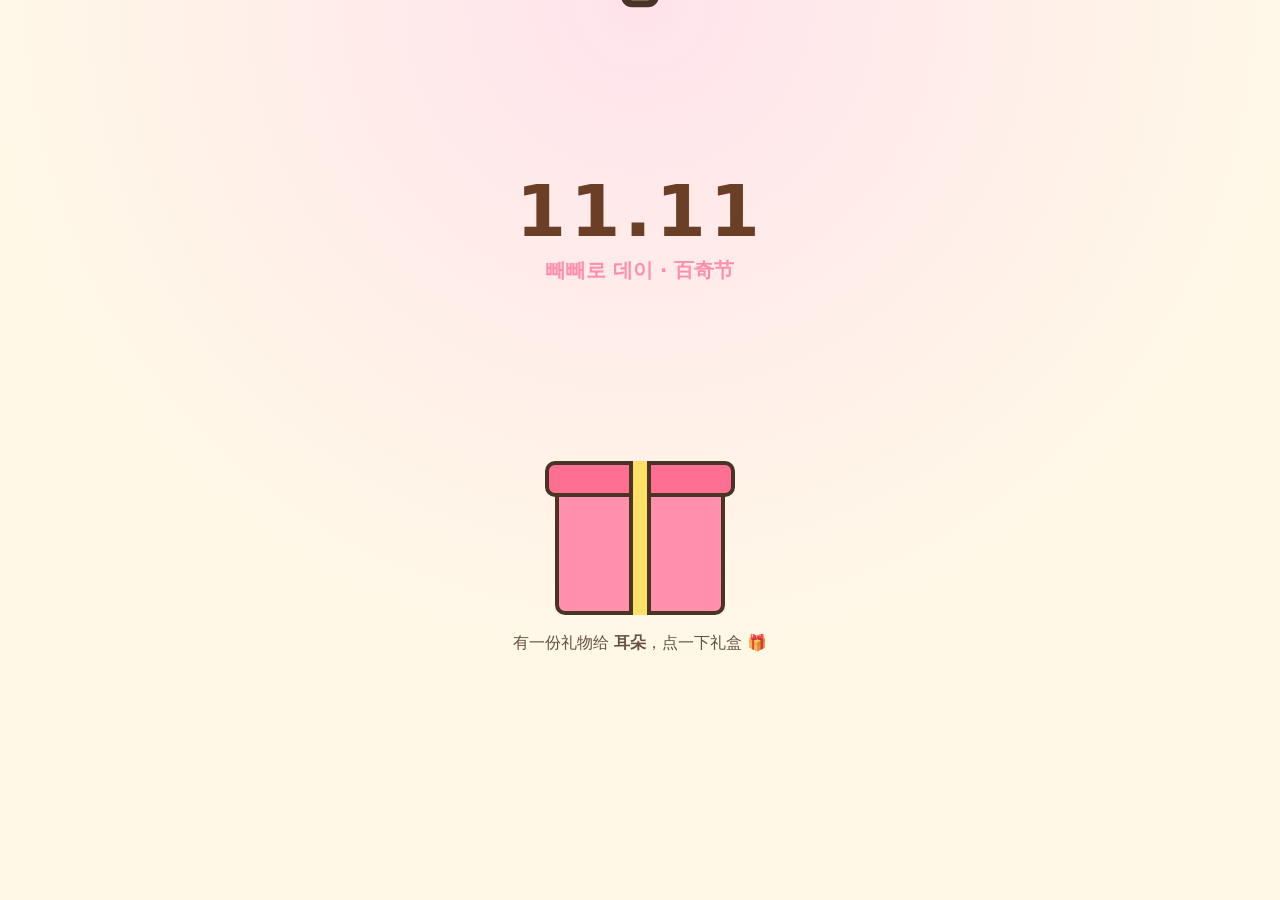
==== index.html @ 9ddc6d75 "Reply to every Pepero combo and record her choices - 15 flavor+sprinkle combos (incl. hidden rainbow" ====
<!doctype html>
<html lang="zh">
<head>
<meta charset="utf-8">
<meta name="viewport" content="width=device-width,initial-scale=1,maximum-scale=1,user-scalable=no">
<title>11.11 빼빼로 데이</title>
<style>
  :root{
    --cream:#FFF8E7; --pink:#FF8FAB; --pink2:#FFC2D1; --choco:#6B3E26;
    --biscuit:#E9B872; --ink:#4a3426; --yellow:#FFF1BF;
  }
  *,*::before,*::after{box-sizing:border-box;margin:0;padding:0;-webkit-tap-highlight-color:transparent}
  html,body{height:100%}
  body{
    background:radial-gradient(circle at 50% 0%,#FFE3EC 0%,var(--cream) 60%);
    color:var(--ink);
    font-family:"PingFang SC","Hiragino Sans GB","Apple SD Gothic Neo","Noto Sans KR","Microsoft YaHei",system-ui,sans-serif;
    overflow:hidden; user-select:none;
  }
  #bg{position:fixed;inset:0;pointer-events:none;overflow:hidden}
  .float{position:absolute;bottom:-40px;font-size:20px;opacity:.55;animation:up linear infinite}
  @keyframes up{to{transform:translateY(-115vh) rotate(30deg)}}

  main{position:relative;height:100%;max-width:480px;margin:0 auto}
  /* 手机 Safari：100% 会把底部工具栏算进去，用 dvh 取实际可见高度 */
  @supports (height:100dvh){ html,body,main{height:100dvh} }
  .scene{position:absolute;inset:0;display:none;flex-direction:column;align-items:center;justify-content:center;gap:18px;padding:24px 16px;text-align:center}
  .scene.active{display:flex;animation:fade .5s ease}
  @keyframes fade{from{opacity:0;transform:translateY(12px)}}

  .date{font-size:72px;font-weight:900;letter-spacing:4px;color:var(--choco);line-height:1}
  .date span{display:inline-block;animation:bob 1.6s ease-in-out infinite}
  .date span:nth-child(2){animation-delay:.1s}.date span:nth-child(4){animation-delay:.2s}.date span:nth-child(5){animation-delay:.3s}
  @keyframes bob{50%{transform:translateY(-8px)}}
  .sub{font-size:20px;color:var(--pink);font-weight:700;margin-top:-8px}
  h2{font-size:22px;color:var(--choco)}
  .hint{font-size:16px;opacity:.85}
  .hint.reply{opacity:1;background:#fff;border:3px solid var(--ink);border-radius:16px;padding:8px 14px;font-weight:700;line-height:1.5;max-width:340px}
  .hidden{visibility:hidden}
  .visits{min-height:30px;font-size:14px;font-weight:700;opacity:0;transition:opacity .6s}
  .visits.on{opacity:1}
  .visits span{display:inline-block;background:#fff;border:2px solid var(--ink);border-radius:999px;padding:3px 12px}

  .btn{
    border:3px solid var(--ink);background:var(--pink);color:#fff;font-size:18px;font-weight:800;
    padding:12px 28px;border-radius:999px;box-shadow:0 5px 0 var(--ink);cursor:pointer;font-family:inherit
  }
  .btn:active{transform:translateY(4px);box-shadow:0 1px 0 var(--ink)}
  .btn.ghost{background:#fff;color:var(--ink)}

  /* gift */
  .gift{position:relative;width:190px;height:265px;cursor:pointer}
  .bunny svg,.pop svg{width:100%;height:auto;display:block}
  .gift.shake{animation:shake 1.2s ease-in-out infinite}
  @keyframes shake{0%,60%,100%{transform:rotate(0)}65%{transform:rotate(-6deg)}75%{transform:rotate(6deg)}85%{transform:rotate(-3deg)}}
  .box{position:absolute;bottom:0;left:10px;width:170px;height:130px;background:var(--pink);border:4px solid var(--ink);border-radius:10px;z-index:2}
  .ribbon{position:absolute;bottom:0;left:84px;width:22px;height:130px;background:#FFE066;border-left:4px solid var(--ink);border-right:4px solid var(--ink);z-index:3}
  .lid{position:absolute;bottom:118px;left:0;width:190px;height:36px;background:#FF6F94;border:4px solid var(--ink);border-radius:10px;z-index:4;transition:transform .7s cubic-bezier(.3,1.6,.5,1),opacity .7s}
  .lid::after{content:"";position:absolute;left:80px;top:-4px;width:22px;height:36px;background:#FFE066;border-left:4px solid var(--ink);border-right:4px solid var(--ink)}
  .gift.open .lid{transform:translate(70px,-120px) rotate(35deg);opacity:0}
  .pop{position:absolute;left:30px;bottom:40px;width:130px;z-index:1;transform:translateY(60px) scale(.6);opacity:0;transition:all .6s cubic-bezier(.3,1.7,.5,1) .25s}
  .gift.open .pop{transform:translateY(-78px) scale(1);opacity:1}
  .bubble{position:absolute;background:#fff;border:3px solid var(--ink);border-radius:16px;padding:4px 12px;font-weight:900;font-size:20px;white-space:nowrap}
  .pop .bubble{right:-52px;top:4px;transform:rotate(8deg);z-index:2}

  /* make */
  #s-make{gap:12px;padding-top:12px;padding-bottom:12px}
  .stage{display:flex;align-items:flex-end;justify-content:center;gap:16px;height:min(300px,34vh);flex:none}
  .stage .bunny{width:min(120px,15vh);margin-bottom:6px}
  .stick{position:relative;width:24px;height:100%;background:var(--biscuit);border:3px solid var(--ink);border-radius:12px;overflow:hidden}
  .coat{position:absolute;top:0;left:0;right:0;height:0;transition:height .9s cubic-bezier(.4,1.4,.5,1),background .3s;border-bottom:3px solid var(--ink)}
  .coat.on{height:72%}
  .sp{position:absolute;width:5px;height:9px;border-radius:3px}
  .row{display:flex;flex-wrap:wrap;gap:10px;justify-content:center}
  .chip{border:3px solid var(--ink);border-radius:999px;padding:7px 14px;font-weight:700;font-size:15px;background:#fff;cursor:pointer;font-family:inherit;color:var(--ink)}
  .chip.sel{background:var(--yellow);box-shadow:0 0 0 3px var(--pink)}
  .chip i{display:inline-block;width:12px;height:12px;border-radius:50%;margin-right:6px;vertical-align:-1px;border:2px solid var(--ink)}

  /* game */
  #s-game{justify-content:flex-start;padding:12px 0 0;gap:6px}
  .hud{display:flex;justify-content:space-between;align-items:center;width:100%;padding:0 16px;font-weight:800;font-size:18px}
  .bar{flex:1;height:16px;margin:0 12px;border:3px solid var(--ink);border-radius:99px;background:#fff;overflow:hidden}
  .bar div{height:100%;width:0;background:var(--pink);transition:width .25s}
  canvas{flex:1;width:100%;min-height:0;touch-action:none;display:block}
  .mini-stick{display:inline-block;width:8px;height:26px;border:2px solid var(--ink);border-radius:4px;background:linear-gradient(var(--choco) 0 66%,var(--biscuit) 66%);transform:rotate(18deg)}
  .overlay{position:absolute;inset:0;display:flex;align-items:center;justify-content:center;padding:16px;background:rgba(255,248,231,.88);z-index:5}
  .overlay.off{display:none}
  .howto-card{background:#fff;border:4px solid var(--ink);border-radius:22px;box-shadow:0 8px 0 var(--ink);padding:20px 18px;width:100%;max-width:340px;text-align:left;display:flex;flex-direction:column;gap:12px}
  .howto-card h3{text-align:center;font-size:20px;color:var(--choco)}
  .rule{display:flex;align-items:center;gap:12px;font-size:16px;line-height:1.4}
  .rule>i{flex:none;width:38px;height:38px;display:flex;align-items:center;justify-content:center;font-size:22px;font-style:normal;background:var(--yellow);border:2px solid var(--ink);border-radius:50%}
  .small{font-size:13px;opacity:.7;text-align:center}
  .howto-card .btn{align-self:center;margin-top:4px}
  .big{position:absolute;left:0;right:0;top:36%;text-align:center;font-size:42px;font-weight:900;color:var(--pink);-webkit-text-stroke:2px var(--ink);pointer-events:none;opacity:0;z-index:4}
  .big.show{animation:bigpop .9s ease forwards}
  @keyframes bigpop{0%{opacity:0;transform:scale(.5)}20%{opacity:1;transform:scale(1.15)}35%{transform:scale(1)}80%{opacity:1}100%{opacity:0;transform:scale(1)}}
  body.playing #bg{display:none}

  /* letter */
  .card{
    background:#fff;border:4px solid var(--ink);border-radius:22px;padding:22px 20px 18px;width:100%;
    box-shadow:0 8px 0 var(--ink);text-align:left;position:relative;overflow:auto;flex:0 1 auto;min-height:0
  }
  #s-letter{gap:12px;padding-top:12px;padding-bottom:16px}
  @media (max-height:620px){
    #s-letter{gap:8px;padding-top:8px;padding-bottom:10px}
    .peek{width:72px}
    .card{padding:16px 16px 12px}
    .card .to{font-size:18px;margin-bottom:8px}
    .card .msg{font-size:15px;line-height:1.6;min-height:0}
    .card .from{margin-top:8px}
    .ko{font-size:18px}
    #s-letter .btn{padding:9px 20px;font-size:16px}
  }
  .card .to{font-weight:900;font-size:20px;margin-bottom:12px;color:var(--choco);line-height:1.5}
  .to-title{display:inline-block;font-size:14px;font-weight:800;color:#fff;background:var(--pink);border:2px solid var(--ink);border-radius:999px;padding:1px 10px;vertical-align:3px}
  .card .msg{font-size:16px;line-height:1.7;min-height:7em;white-space:pre-wrap}
  .card .msg .cur{display:inline-block;width:2px;height:1em;background:var(--ink);vertical-align:-2px;animation:blink 1s steps(1) infinite}
  @keyframes blink{50%{opacity:0}}
  .card .from{text-align:right;margin-top:14px;font-weight:800}
  .peek{width:92px;flex:none;margin-bottom:-12px;z-index:2}
  .ko{font-size:22px;font-weight:900;color:var(--pink)}
  .rain{position:fixed;top:-60px;width:10px;height:56px;border-radius:5px;border:2px solid var(--ink);pointer-events:none;z-index:50;animation:fall linear forwards}
  @keyframes fall{to{transform:translateY(115vh) rotate(var(--r))}}
  .jump{animation:jump .5s ease}
  @keyframes jump{40%{transform:translateY(-22px) scale(1.05,.95)}}

  /* ===== 彩蛋 ===== */
  body{-webkit-touch-callout:none}
  img{-webkit-user-drag:none}
  .date span{cursor:pointer}
  .d-stick{display:inline-block;width:20px;height:60px;border:3px solid var(--ink);border-radius:10px;background:linear-gradient(var(--choco) 0 64%,var(--biscuit) 64%);vertical-align:-2px;margin:0 6px;animation:stickin .45s cubic-bezier(.3,1.7,.5,1)}
  @keyframes stickin{from{transform:scale(0) rotate(-90deg)}}
  .gift.pressing{animation:pressing .12s linear infinite}
  @keyframes pressing{0%,100%{transform:rotate(-4deg)}50%{transform:rotate(4deg)}}
  .gift.peek .lid{transform:translate(-4px,-20px) rotate(-10deg)}
  .note{position:absolute;left:50%;top:-6px;transform:translate(-50%,-100%) rotate(-3deg);background:#FFFBEA;border:3px solid var(--ink);border-radius:12px;padding:8px 12px;font-size:14px;font-weight:700;white-space:nowrap;z-index:6;opacity:0;pointer-events:none;transition:opacity .3s}
  .note.on{opacity:1}
  .boing{animation:boing .6s ease;transform-origin:50% 100%}
  @keyframes boing{20%{transform:scale(.92,1.12)}45%{transform:scale(1.08,.9)}70%{transform:scale(.97,1.04)}}
  .party{animation:party 1.4s ease;transform-origin:50% 60%}
  @keyframes party{0%{transform:none}25%{transform:translateY(-30px) rotate(180deg) scale(1.1)}50%{transform:translateY(0) rotate(360deg)}70%{transform:translateY(-18px) rotate(360deg)}100%{transform:rotate(360deg)}}
  .burst{position:fixed;z-index:55;pointer-events:none;font-weight:900;font-size:20px;color:var(--pink);-webkit-text-stroke:1px var(--ink);animation:burst 1.3s ease-out forwards;white-space:nowrap}
  @keyframes burst{0%{opacity:0;transform:translate(-50%,-50%) scale(.4)}15%{opacity:1}100%{opacity:0;transform:translate(calc(-50% + var(--dx)),calc(-50% + var(--dy))) scale(1.1)}}
  .rainbow-dot{background:linear-gradient(90deg,#FF6F94,#FFE066,#A6E3A1,#7BD3EA,#C3A6FF)!important}
  .chip.new{animation:stickin .5s cubic-bezier(.3,1.7,.5,1)}
  .love{position:absolute;left:16px;right:16px;top:20%;z-index:4;text-align:center;pointer-events:none;opacity:0;transition:opacity .4s}
  .love.on{opacity:1}
  .love span{display:inline-block;background:#FFF6D6;border:3px solid #C99A00;border-radius:16px;padding:10px 16px;font-size:18px;font-weight:800;color:var(--choco);box-shadow:0 4px 0 #C99A00}
  .card{transition:transform .25s ease-in}
  .card.flip{transform:rotateY(90deg)}
  .card.ps{background:#FFFBEA}
  body.gold-day .date{color:#D99A00;text-shadow:0 0 14px #FFE066}
  .meteor{position:fixed;z-index:52;width:140px;height:3px;border-radius:3px;background:linear-gradient(90deg,rgba(255,224,102,0),#FFE066 70%,#fff);pointer-events:none;transform:rotate(-30deg);animation:meteor 1.6s ease-in forwards}
  @keyframes meteor{from{opacity:1;translate:0 0}to{opacity:0;translate:-110vw 60vw}}
  .wish{position:fixed;left:50%;top:40%;transform:translate(-50%,-50%);z-index:56;background:rgba(43,29,20,.85);color:#FFE9A8;border-radius:18px;padding:16px 22px;font-size:20px;font-weight:800;text-align:center;opacity:0;pointer-events:none;transition:opacity .6s;white-space:nowrap}
  .wish.on{opacity:1}
  .note-modal{position:fixed;inset:0;z-index:65;background:rgba(74,52,38,.4);display:flex;align-items:center;justify-content:center;padding:24px 16px;opacity:0;pointer-events:none;transition:opacity .35s}
  .note-modal.on{opacity:1;pointer-events:auto}
  .note-card{position:relative;background:#FFFBEA;border:4px solid var(--ink);border-radius:24px;box-shadow:0 8px 0 var(--ink);width:100%;max-width:340px;padding:64px 22px 20px;text-align:center;transform:scale(.8) translateY(20px);transition:transform .45s cubic-bezier(.3,1.6,.5,1)}
  .note-modal.on .note-card{transform:none}
  .note-bunny{position:absolute;left:50%;top:-58px;width:110px;transform:translateX(-50%)}
  .note-num{font-size:14px;font-weight:800;color:var(--pink);letter-spacing:1px}
  .note-text{font-size:19px;line-height:1.75;font-weight:700;color:var(--choco);margin:10px 0 18px}
  .toast{position:fixed;left:50%;top:12px;transform:translate(-50%,-140%);z-index:70;background:#fff;border:3px solid var(--ink);border-radius:999px;padding:8px 16px;font-weight:800;font-size:15px;box-shadow:0 4px 0 var(--ink);transition:transform .45s cubic-bezier(.3,1.5,.5,1);white-space:nowrap;cursor:pointer;max-width:calc(100vw - 32px);overflow:hidden;text-overflow:ellipsis}
  .toast.on{transform:translate(-50%,0)}
  .egg-btn{font-size:15px;padding:8px 16px}
  .book{position:fixed;inset:0;z-index:60;background:rgba(74,52,38,.45);display:none;align-items:center;justify-content:center;padding:16px}
  .book.on{display:flex}
  .book-card{background:#fff;border:4px solid var(--ink);border-radius:22px;box-shadow:0 8px 0 var(--ink);width:100%;max-width:380px;max-height:84vh;overflow:auto;padding:18px 16px 14px;text-align:left}
  .book-card h3{text-align:center;color:var(--choco);font-size:20px}
  .book-card .sum{text-align:center;font-size:13px;opacity:.7;margin:4px 0 8px}
  .egg{display:flex;gap:12px;align-items:center;padding:10px 2px;border-top:2px dashed #EADFCF}
  .egg i{flex:none;width:40px;height:40px;border-radius:50%;border:2px solid var(--ink);display:flex;align-items:center;justify-content:center;font-style:normal;font-size:20px;background:var(--yellow)}
  .egg.locked i{background:#EEE;filter:grayscale(1);opacity:.6}
  .egg b{display:block;font-size:15px}
  .egg small{display:block;font-size:13px;opacity:.7;line-height:1.4}
  .book-card .btn{display:block;margin:12px auto 2px}
</style>
</head>
<body>
<div id="bg"></div>
<main>
  <!-- 1. 拆礼物 -->
  <section id="s-intro" class="scene active">
    <div class="date"><span>1</span><span>1</span>.<span>1</span><span>1</span></div>
    <div class="sub">빼빼로 데이 · 百奇节</div>
    <div class="visits" id="visits"></div>
    <div class="gift shake" id="gift">
      <div class="note" id="giftNote">不许偷看！🙈 好啦，点一下就能打开</div>
      <div class="pop" id="popBunny"><div class="bubble">呀哈！</div></div>
      <div class="lid"></div><div class="box"></div><div class="ribbon"></div>
    </div>
    <p class="hint" id="introHint">有一份礼物给 <b class="toName"></b>，点一下礼盒 🎁</p>
    <button id="toMake" class="btn hidden">打开看看 →</button>
  </section>

  <!-- 2. 做 Pepero -->
  <section id="s-make" class="scene">
    <h2>先做一根专属 Pepero 吧</h2>
    <div class="stage">
      <div class="bunny" id="makeBunny"></div>
      <div class="stick"><div class="coat" id="coat"></div></div>
    </div>
    <p class="hint" id="makeHint">① 选巧克力口味</p>
    <div class="row" id="flavors"></div>
    <div class="row" id="sprinkles"></div>
    <button id="toGame" class="btn hidden">做好啦 →</button>
  </section>

  <!-- 3. 小游戏 -->
  <section id="s-game" class="scene">
    <div class="hud"><span class="mini-stick"></span><div class="bar"><div id="barFill"></div></div><span id="score">0/11</span></div>
    <canvas id="cv"></canvas>
    <div class="big" id="bigText"></div>
    <div class="love" id="love"><span></span></div>
    <div class="overlay" id="howto">
      <div class="howto-card">
        <h3>🎮 接 Pepero 小游戏</h3>
        <div class="rule"><i>👆</i><span>手指在<b>屏幕下方左右滑动</b>，乌萨奇会跟着走</span></div>
        <div class="rule"><i><span class="mini-stick"></span></i><span>接住一根 Pepero <b>+1</b></span></div>
        <div class="rule"><i>💗</i><span>接住爱心 <b>+2</b></span></div>
        <div class="rule"><i>💌</i><span>集齐 <b>11 根</b>就能打开信</span></div>
        <p class="small">漏接了也没关系，不会扣分～</p>
        <button class="btn" id="startGame">开始！</button>
      </div>
    </div>
  </section>

  <!-- 4. 信 -->
  <section id="s-letter" class="scene">
    <div class="peek bunny" id="letterBunny"></div>
    <div class="card">
      <div class="to" id="letterTo"></div>
      <div class="msg" id="msg"></div>
      <div class="from">—— <span id="fromName"></span></div>
    </div>
    <div class="ko">빼빼로 데이 축하해 💕</div>
    <div class="row">
      <button class="btn" id="accept">收下啦 💝</button>
      <button class="btn ghost" id="replay">再玩一次</button>
    </div>
    <button class="btn ghost egg-btn" id="eggBtn">🥚 彩蛋 0/10</button>
  </section>
</main>

<div class="toast" id="toast"></div>
<div class="note-modal" id="noteModal">
  <div class="note-card">
    <div class="bunny note-bunny" id="noteBunny"></div>
    <p class="note-num" id="noteNum"></p>
    <p class="note-text" id="noteText"></p>
    <button class="btn" id="noteOk">收到 💕</button>
  </div>
</div>
<div class="wish" id="wish">现在是 11:11<br>许个愿吧 ✨</div>
<div class="book" id="book">
  <div class="book-card">
    <h3>🥚 彩蛋图鉴</h3>
    <p class="sum" id="bookSum"></p>
    <div id="bookList"></div>
    <button class="btn" id="bookClose">好的</button>
  </div>
</div>

<script>
/* ================== 在这里改成你的内容 ================== */
const CONFIG = {
  toName: "耳朵",               // 她的名字 / 昵称
  toTitle: "智慧型女硕",         // 信件抬头里名字前面的 title
  fromName: "百万收入博 叔叔",   // 信末署名
  // 乌萨奇图片：放到同目录，填文件名（透明背景 png 最好）
  bunnyImage: "usagi.png",          // 平时的样子
  bunnyImageYaha: "usagi-yaha.png", // 兴奋喊"呀哈！"的样子（没有就留空 ""，会用上面那张）
  message: [
    "今天是 11 月 11 日，韩国的 Pepero Day。",
    "没办法亲手把 Pepero 递给你，",
    "所以做了这个小东西，里面的每一根都是送你的。",
    "希望你今天也像乌萨奇一样，",
    "元气满满，呀哈！",
  ],
  // 彩蛋 8：长按信末尾的署名，信纸翻面后显示（草稿，改成你想说的）
  ps: [
    "P.S.",
    "其实最想送你的不是这些 Pepero，",
    "是下次见面时，亲手递给你的那一盒。",
  ],
  // 彩蛋 6：接住金色 Pepero 时随机弹出一句（草稿，改成你想说的）
  loveLines: [
    "你比 Pepero 还甜 🍫",
    "今天也有在想你",
    "11.11 也想和你一起过",
    "收到这根的人，要开心一整天哦",
    "你是我心里的第一名 🏅",
  ],
  // 做 Pepero 时，每种 口味+配料 组合的回复（key：口味+配料）
  peperoReplies: {
    "牛奶巧克力+彩虹糖针": "经典巧克力配彩虹糖针，像你一样，稳重又会发光 ✨",
    "牛奶巧克力+粉色爱心": "浓浓的巧克力加满满的爱心，这根太甜了，乌萨奇想偷吃一口！",
    "牛奶巧克力+杏仁碎":   "巧克力杏仁，最懂行的组合。不愧是智慧型女硕 🎓",
    "草莓+彩虹糖针":       "粉粉的草莓撒上彩虹，这是童话里才有的 Pepero 吧 🦄",
    "草莓+粉色爱心":       "全粉色！甜度超标警告 ⚠️ 乌萨奇的心都化了",
    "草莓+杏仁碎":         "草莓的甜加上杏仁的香，又可爱又有内涵，跟你一模一样",
    "抹茶+彩虹糖针":       "抹茶配彩虹，清新里藏着小惊喜，呀哈！",
    "抹茶+粉色爱心":       "抹茶和爱心，像樱花落在春天的草地上 🌸",
    "抹茶+杏仁碎":         "抹茶杏仁，大人的味道。耳朵今天很成熟嘛 🍵",
    "白巧克力+彩虹糖针":   "白巧克力撒上彩虹糖针，像下了一场彩色的雪 ❄️",
    "白巧克力+粉色爱心":   "白巧克力和粉色爱心，干干净净的喜欢，就是这个味道",
    "白巧克力+杏仁碎":     "白巧克力杏仁，奶香满满，乌萨奇想抱着它睡觉",
    "彩虹+彩虹糖针":       "彩虹加彩虹！全宇宙最闪的 Pepero，乌拉！🌈",
    "彩虹+粉色爱心":       "隐藏口味配爱心，被你找到的东西都会变得特别",
    "彩虹+杏仁碎":         "彩虹杏仁，这个组合连乌萨奇都没想到，你好会！",
  },
  // 第 N 次打开时弹出的悄悄话（key 是访问次数，可以自己增删改）
  visitNotes: {
    2:  "又见面啦。你回来看的这一下，我在这头都感觉到了。",
    3:  "第 3 次了。原来被惦记是这种感觉，甜得像刚蘸好巧克力的 Pepero。",
    5:  "如果打开一次就代表想我一次，那我已经被想了 5 次，赚到了。",
    7:  "一周有 7 天，我希望每一天都有你。",
    9:  "听说“久”和 9 同音，那就从这第 9 次开始，长长久久吧。",
    11: "11 像两根并排的 Pepero，一根是你，一根是我。",
    13: "13 次了，乌萨奇都记住你了，我当然记得更牢。",
    16: "你不在的时候，世界有点吵；你一出现，就安静又刚刚好。",
    20: "第 20 次。我们之间没有距离，只有还没见面的日子。",
    25: "谢谢你一次又一次地回来。下一次，换我去见你。",
  },
  // 访问次数（按 IP 统计）：部署时由 GitHub Actions 用仓库变量 SUPABASE_URL / SUPABASE_ANON_KEY 替换
  // 本地预览时保持占位符即可（不会统计）
  supabaseUrl: "__SUPABASE_URL__",
  supabaseAnonKey: "__SUPABASE_ANON_KEY__",
};
/* ======================================================= */

const $ = s => document.querySelector(s);
const show = id => { document.querySelectorAll('.scene').forEach(s=>s.classList.remove('active')); $(id).classList.add('active'); };
document.querySelectorAll('.toName').forEach(e=>e.textContent=CONFIG.toName);
$('#fromName').textContent = CONFIG.fromName;
function letterTo(){ $('#letterTo').innerHTML=`给 ${CONFIG.toTitle?`<span class="to-title">${escapeHTML(CONFIG.toTitle)}</span> `:''}${escapeHTML(CONFIG.toName)}：`; }
letterTo();

/* ---------- 原创小兔 ---------- */
function bunnySVG(mood){
  const mouth = mood==='yaha'
    ? '<path d="M86 150 Q100 178 114 150 Z" fill="#c4475d" stroke="#4a3426" stroke-width="3.5" stroke-linejoin="round"/>'
    : '<path d="M89 150 Q94.5 158 100 150 Q105.5 158 111 150" fill="none" stroke="#4a3426" stroke-width="3.5" stroke-linecap="round"/>';
  const eyes = mood==='yaha'
    ? '<path d="M66 136 L80 140 L66 144" fill="none" stroke="#2b1d14" stroke-width="4" stroke-linecap="round" stroke-linejoin="round"/><path d="M134 136 L120 140 L134 144" fill="none" stroke="#2b1d14" stroke-width="4" stroke-linecap="round" stroke-linejoin="round"/>'
    : '<ellipse cx="74" cy="138" rx="7" ry="9" fill="#2b1d14"/><circle cx="76.5" cy="134.5" r="2.6" fill="#fff"/><ellipse cx="126" cy="138" rx="7" ry="9" fill="#2b1d14"/><circle cx="128.5" cy="134.5" r="2.6" fill="#fff"/>';
  return `<svg viewBox="0 0 200 222" xmlns="http://www.w3.org/2000/svg" width="200" height="222">
    <g stroke="#4a3426" stroke-width="4" fill="#FFF1BF">
      <ellipse cx="72" cy="60" rx="17" ry="52" transform="rotate(-10 72 60)"/>
      <ellipse cx="128" cy="60" rx="17" ry="52" transform="rotate(10 128 60)"/>
    </g>
    <ellipse cx="72" cy="66" rx="7" ry="34" fill="#FFC2D1" transform="rotate(-10 72 66)"/>
    <ellipse cx="128" cy="66" rx="7" ry="34" fill="#FFC2D1" transform="rotate(10 128 66)"/>
    <ellipse cx="100" cy="152" rx="76" ry="64" fill="#FFF1BF" stroke="#4a3426" stroke-width="4"/>
    ${eyes}
    <ellipse cx="58" cy="160" rx="12" ry="7" fill="#FF9EB5" opacity=".75"/>
    <ellipse cx="142" cy="160" rx="12" ry="7" fill="#FF9EB5" opacity=".75"/>
    ${mouth}
  </svg>`;
}
function bunnySrc(mood){
  return (mood==='yaha' && CONFIG.bunnyImageYaha) || CONFIG.bunnyImage || '';
}
function bunnyHTML(mood){
  const src=bunnySrc(mood);
  return src ? `<img src="${src}" style="width:100%;display:block" alt="乌萨奇">` : bunnySVG(mood);
}
function setBunny(el, mood){
  el.innerHTML = bunnyHTML(mood);
  const img=el.querySelector('img');
  if(img) img.onerror=()=>{ img.outerHTML=bunnySVG(mood); };
}
['#makeBunny','#letterBunny'].forEach(s=>setBunny($(s),'happy'));
{ const d=document.createElement('div'); $('#popBunny').appendChild(d); setBunny(d,'yaha'); }

/* ---------- 背景漂浮 ---------- */
function addFloaters(n){
  const icons=['💕','🥢','✨','🎀','💗'];
  for(let i=0;i<n;i++){
    const d=document.createElement('div'); d.className='float';
    d.textContent=icons[i%icons.length];
    d.style.left=Math.random()*100+'vw';
    d.style.animationDuration=(9+Math.random()*10)+'s';
    d.style.animationDelay=(-Math.random()*18)+'s';
    $('#bg').appendChild(d);
  }
}
addFloaters(14);

/* ================== 彩蛋 ================== */
const EGGS=[
  {id:'ones',   icon:'🥢', name:'四根 Pepero',  hint:'首页的 11.11 好像可以点…',            desc:'把 11.11 的四个 1 变成了 Pepero'},
  {id:'peek',   icon:'🙈', name:'偷看礼物',     hint:'拆礼物之前，按住礼盒不要松手',          desc:'长按礼盒偷看了一眼'},
  {id:'ears',   icon:'👂', name:'耳朵的耳朵',   hint:'乌萨奇的耳朵好像很敏感',                desc:'摸了摸乌萨奇的耳朵'},
  {id:'party',  icon:'🎊', name:'乌拉狂欢',     hint:'一直戳乌萨奇会发生什么？',              desc:'连戳乌萨奇 11 下'},
  {id:'rainbow',icon:'🌈', name:'隐藏口味',     hint:'做 Pepero 时，每种口味都尝一尝',        desc:'解锁了彩虹口味'},
  {id:'gold',   icon:'✨', name:'金色 Pepero',  hint:'小游戏里偶尔会掉下闪闪发光的东西',      desc:'接住了金色 Pepero'},
  {id:'fever',  icon:'🔥', name:'连击模式',     hint:'小游戏里连续快速接住 5 个',             desc:'触发了 FEVER'},
  {id:'ps',     icon:'💌', name:'藏起来的 P.S.',hint:'信的署名好像藏着什么，按住试试',        desc:'看到了信背面的 P.S.'},
  {id:'wish',   icon:'🌠', name:'11:11 许愿',   hint:'在 11:11 的时候打开这里',               desc:'在 11:11 许了愿'},
  {id:'visit11',icon:'🏅', name:'第 11 次打开', hint:'多来看看，第 11 次会有惊喜',            desc:'第 11 次打开了这份礼物'},
];
const EGG_KEY='erduo-eggs';
const found=new Set((()=>{ try{ return JSON.parse(localStorage.getItem(EGG_KEY)||'[]'); }catch(_){ return []; } })());
let toastTimer;
function toast(html,ms=2800){
  const t=$('#toast'); t.innerHTML=html; t.classList.add('on');
  clearTimeout(toastTimer); toastTimer=setTimeout(()=>t.classList.remove('on'),ms);
}
function unlock(id){
  if(found.has(id)) return;
  const egg=EGGS.find(e=>e.id===id); if(!egg) return;
  found.add(id);
  try{ localStorage.setItem(EGG_KEY,JSON.stringify([...found])); }catch(_){}
  toast(`🥚 发现彩蛋 ${found.size}/${EGGS.length} · ${egg.icon} ${egg.name}`);
  renderBook();
}
function renderBook(){
  $('#eggBtn').textContent=`🥚 彩蛋 ${found.size}/${EGGS.length}`;
  $('#bookSum').textContent = found.size===EGGS.length
    ? `全部找到啦！${CONFIG.toName}是最懂乌萨奇的人 🏆`
    : `已发现 ${found.size}/${EGGS.length}，没找到的看看提示`;
  $('#bookList').innerHTML=EGGS.map(e=>{
    const ok=found.has(e.id);
    return `<div class="egg${ok?'':' locked'}"><i>${ok?e.icon:'？'}</i><div><b>${ok?e.name:'？？？'}</b><small>${ok?e.desc:'提示：'+e.hint}</small></div></div>`;
  }).join('');
}
function openBook(){ renderBook(); $('#book').classList.add('on'); }
$('#eggBtn').onclick=openBook;
$('#toast').onclick=openBook;
$('#bookClose').onclick=()=>$('#book').classList.remove('on');
$('#book').onclick=e=>{ if(e.target.id==='book') $('#book').classList.remove('on'); };
renderBook();

// 通用：长按
function onLongPress(el,ms,fn,{start,cancel}={}){
  let t=null;
  el.addEventListener('pointerdown',e=>{ if(start&&start()===false) return; t=setTimeout(()=>{ t=null; fn(e); },ms); });
  ['pointerup','pointerleave','pointercancel'].forEach(ev=>el.addEventListener(ev,()=>{ if(t){ clearTimeout(t); t=null; cancel&&cancel(); } }));
  el.addEventListener('contextmenu',e=>e.preventDefault());
}
// 通用：从某个点向四周飞出文字
function burst(x,y,texts,n=12){
  for(let i=0;i<n;i++){
    const s=document.createElement('span'); s.className='burst';
    s.textContent=texts[i%texts.length];
    const a=Math.PI*2*i/n+Math.random()*.4, d=90+Math.random()*90;
    s.style.left=x+'px'; s.style.top=y+'px';
    s.style.setProperty('--dx',Math.cos(a)*d+'px'); s.style.setProperty('--dy',Math.sin(a)*d+'px');
    s.style.animationDelay=(Math.random()*.25)+'s';
    document.body.appendChild(s); setTimeout(()=>s.remove(),1800);
  }
}
// 通用：Pepero 雨
function peperoRain(n=60){
  const cols=['#6B3E26','#FF8FAB','#8DB86B','#FFF6E0'];
  for(let i=0;i<n;i++){
    const d=document.createElement('div'); d.className='rain';
    const c=cols[i%cols.length];
    d.style.background=`linear-gradient(${c} 0 70%, #E9B872 70%)`;
    d.style.left=Math.random()*100+'vw';
    d.style.setProperty('--r',(Math.random()*720-360)+'deg');
    d.style.animationDuration=(2+Math.random()*2.5)+'s';
    d.style.animationDelay=(Math.random()*1.2)+'s';
    document.body.appendChild(d); setTimeout(()=>d.remove(),6000);
  }
}
function replayAnim(el,cls){ el.classList.remove(cls); void el.offsetWidth; el.classList.add(cls); }

// 彩蛋 1：点 11.11 的四个 1，变成 Pepero
document.querySelectorAll('.date span').forEach(s=>s.addEventListener('click',()=>{
  if(s.dataset.stick) return;
  s.dataset.stick='1'; s.innerHTML='<i class="d-stick"></i>';
  if(document.querySelectorAll('.date span[data-stick]').length===4){ peperoRain(70); unlock('ones'); }
}));

// 彩蛋 3、4：点乌萨奇的耳朵 / 连戳 11 下（礼盒、做 Pepero、信件页的乌萨奇）
let pokes=0, lastPoke=0;
function pokeBunny(host,e){
  const art=host.querySelector('img,svg'); if(!art) return;
  const r=art.getBoundingClientRect();
  const now=performance.now();
  pokes = now-lastPoke<700 ? pokes+1 : 1; lastPoke=now;
  if(pokes>=11){
    pokes=0; replayAnim(art,'party');
    burst(r.left+r.width/2,r.top+r.height/2,['乌拉！','呀哈！','💕','💗','哈！'],16);
    unlock('party'); return;
  }
  if((e.clientY-r.top)/r.height<0.3){
    replayAnim(art,'boing');
    burst(r.left+r.width/2,r.top+r.height*.15,['耳朵！'],1);
    unlock('ears');
  }
}
['#makeBunny','#letterBunny'].forEach(s=>$(s).addEventListener('click',e=>pokeBunny($(s),e)));
$('#popBunny').addEventListener('click',e=>{ if($('#gift').classList.contains('open')) pokeBunny($('#popBunny'),e); });

// 彩蛋 9：11:11 / 23:11 许愿
let wishShown='';
function checkWish(){
  const d=new Date(), key=d.toDateString()+d.getHours();
  if(d.getHours()%12===11 && d.getMinutes()===11 && wishShown!==key){
    wishShown=key;
    for(let i=0;i<6;i++){
      const m=document.createElement('div'); m.className='meteor';
      m.style.left=(60+Math.random()*50)+'vw'; m.style.top=(Math.random()*35)+'vh';
      m.style.animationDelay=(i*.45)+'s';
      document.body.appendChild(m); setTimeout(()=>m.remove(),5000);
    }
    $('#wish').classList.add('on'); setTimeout(()=>$('#wish').classList.remove('on'),4500);
    unlock('wish');
  }
}
checkWish(); setInterval(checkWish,15000);

/* ---------- 访问次数 ---------- */
// 调用 Supabase 数据库函数；没配置、网络不通或超过 6 秒都返回 null，不影响礼物本身
function supabaseReady(){ return /^https:\/\//.test(CONFIG.supabaseUrl) && !!CONFIG.supabaseAnonKey && !CONFIG.supabaseAnonKey.startsWith('__'); }
async function rpc(name,body={}){
  if(!supabaseReady()) return null;
  const ctrl=new AbortController(), timer=setTimeout(()=>ctrl.abort(),6000);
  try{
    const res=await fetch(CONFIG.supabaseUrl.replace(/\/$/,'')+'/rest/v1/rpc/'+name,{
      method:'POST', signal:ctrl.signal,
      headers:{'apikey':CONFIG.supabaseAnonKey,'Authorization':'Bearer '+CONFIG.supabaseAnonKey,'Content-Type':'application/json'},
      body:JSON.stringify(body),
    });
    if(!res.ok) return null;
    const txt=await res.text(); return txt?JSON.parse(txt):null;
  }catch(_){ return null; }
  finally{ clearTimeout(timer); }
}
(async function recordVisit(){
  const n=await rpc('record_visit');
  if(typeof n==='number') showVisits(n);
})();
function showVisits(n){
  const el=$('#visits'), name=escapeHTML(CONFIG.toName);
  el.innerHTML = n===1 ? `<span>✨ ${name}第一次打开这份礼物</span>`
    : n===11 ? `<span>🎉 这是${name}第 11 次打开这份礼物！</span>`
    : `<span>💕 这是${name}第 ${n} 次打开这份礼物</span>`;
  el.classList.add('on');
  // 彩蛋 10：第 11 次打开，金色特别版
  if(n===11){ document.body.classList.add('gold-day'); addFloaters(16); unlock('visit11'); }
  const note=(CONFIG.visitNotes||{})[n];
  if(note) setTimeout(()=>showNote(n,note),1200);
}
// 第 N 次打开的悄悄话弹窗
function showNote(n,text){
  $('#noteNum').textContent=`第 ${n} 次见面的悄悄话`;
  $('#noteText').textContent=text;
  setBunny($('#noteBunny'),'yaha');
  $('#noteModal').classList.add('on');
}
$('#noteOk').onclick=()=>{ $('#noteModal').classList.remove('on'); burst(innerWidth/2,innerHeight*.45,['💕','💗','✨'],10); };
$('#noteModal').onclick=e=>{ if(e.target.id==='noteModal') $('#noteModal').classList.remove('on'); };

/* ---------- 1. 拆礼物 ---------- */
// 彩蛋 2：拆之前长按礼盒 2 秒，偷看一眼
let peeked=false;
onLongPress($('#gift'),2000,()=>{
  const g=$('#gift'); g.classList.remove('pressing'); g.classList.add('peek');
  $('#giftNote').classList.add('on'); peeked=true; unlock('peek');
},{
  start:()=>{ if($('#gift').classList.contains('open')) return false; $('#gift').classList.add('pressing'); },
  cancel:()=>$('#gift').classList.remove('pressing'),
});
$('#gift').addEventListener('click', ()=>{
  const g=$('#gift'); if(g.classList.contains('open')) return;
  if(peeked){ peeked=false; return; }   // 长按松手时的这次 click 不算，下一次点击再打开
  g.classList.remove('shake','peek','pressing'); g.classList.add('open'); $('#giftNote').classList.remove('on');
  $('#introHint').textContent='乌拉！乌萨奇带着 Pepero 来找你啦';
  setTimeout(()=>$('#toMake').classList.remove('hidden'),700);
});
$('#toMake').onclick=()=>show('#s-make');

/* ---------- 2. 做 Pepero ---------- */
const FLAVORS=[
  {n:'牛奶巧克力',c:'#6B3E26'},{n:'草莓',c:'#FF8FAB'},{n:'抹茶',c:'#8DB86B'},{n:'白巧克力',c:'#FFF6E0'},
];
const SPRINKLES=[
  {n:'彩虹糖针',c:['#FF6F94','#FFE066','#7BD3EA','#A6E3A1','#fff']},
  {n:'粉色爱心',c:['#FF6F94','#FFC2D1']},{n:'杏仁碎',c:['#D9A066','#F2D3A0']},
];
let flavor=null, sprinkle=null;
function addChip(container,f,onPick,dot){
  const b=document.createElement('button'); b.className='chip';
  b.innerHTML=`<i style="background:${dot(f)}"${f.rainbow?' class="rainbow-dot"':''}></i>${f.n}`;
  b.onclick=()=>{container.querySelectorAll('.chip').forEach(x=>x.classList.remove('sel'));b.classList.add('sel');onPick(f)};
  container.appendChild(b); return b;
}
function chips(container,list,onPick,dot){ list.forEach(f=>addChip(container,f,onPick,dot)); }
// 彩蛋 5：4 种口味都试过后，解锁隐藏的彩虹口味
const RAINBOW={n:'🌈 彩虹',db:'彩虹',c:'#FF6F94',rainbow:true,
  colors:['#FF6F94','#FFB86B','#FFE066','#A6E3A1','#7BD3EA','#C3A6FF'],
  bg:'linear-gradient(#FF6F94 0 17%,#FFB86B 17% 34%,#FFE066 34% 51%,#A6E3A1 51% 68%,#7BD3EA 68% 85%,#C3A6FF 85%)'};
const tried=new Set();
function pickFlavor(f){
  flavor=f; const c=$('#coat'); c.style.background=f.bg||f.c; c.classList.add('on');
  if(sprinkle) showCombo();
  else $('#makeHint').textContent = f.rainbow ? '彩虹 Pepero！只有你有 🌈' : '② 撒点装饰';
  replayAnim($('#makeBunny'),'jump');
  if(!f.rainbow){
    tried.add(f.n);
    if(tried.size===FLAVORS.length && !$('#flavors .chip.new')){
      addChip($('#flavors'),RAINBOW,pickFlavor,()=>'').classList.add('new');
      $('#makeHint').classList.remove('reply'); $('#makeHint').textContent='每种都尝过了？解锁隐藏口味 🌈';
      unlock('rainbow');
    }
  }
}
chips($('#flavors'),FLAVORS,pickFlavor,f=>f.c);
chips($('#sprinkles'),SPRINKLES,s=>{
  if(!flavor){ $('#makeHint').textContent='先选巧克力口味哦'; return; }
  sprinkle=s; const c=$('#coat'); c.querySelectorAll('.sp').forEach(e=>e.remove());
  for(let i=0;i<26;i++){
    const d=document.createElement('span'); d.className='sp';
    d.style.background=s.c[i%s.c.length];
    d.style.left=(Math.random()*16)+'px'; d.style.top=(4+Math.random()*90)+'%';
    d.style.transform=`rotate(${Math.random()*180}deg)`;
    if(s.n==='粉色爱心'){d.style.borderRadius='50%';d.style.height='6px';d.style.width='6px'}
    c.appendChild(d);
  }
  setBunny($('#makeBunny'),'yaha');
  showCombo();
  $('#toGame').classList.remove('hidden');
},s=>s.c[0]);
// 每种 口味+配料 组合一句回复，并记录到数据库
let lastCombo='';
function comboKey(){ return `${flavor.db||flavor.n}+${sprinkle.n}`; }
function showCombo(){
  const key=comboKey(), hint=$('#makeHint');
  hint.textContent=(CONFIG.peperoReplies||{})[key]||'好看！这根是你的 ✨';
  hint.classList.add('reply'); replayAnim(hint,'jump');
  if(key!==lastCombo){ lastCombo=key; rpc('record_pepero',{p_flavor:flavor.db||flavor.n,p_sprinkle:sprinkle.n,p_final:false}); }
}
$('#toGame').onclick=()=>{
  if(flavor && sprinkle) rpc('record_pepero',{p_flavor:flavor.db||flavor.n,p_sprinkle:sprinkle.n,p_final:true});
  show('#s-game'); startGame(false);
};

/* ---------- 3. 接 Pepero 小游戏 ---------- */
const GOAL=11;
const cv=$('#cv'), ctx=cv.getContext('2d');
let W,H,dpr, bx, items, score, last, spawnT, raf, yahaT=0, pops=[];
const imgs={};
function loadImg(mood){
  const im=new Image();
  im.onerror=()=>{ im.onerror=null; im.src='data:image/svg+xml;charset=utf-8,'+encodeURIComponent(bunnySVG(mood)); };
  im.src=bunnySrc(mood) || ('data:image/svg+xml;charset=utf-8,'+encodeURIComponent(bunnySVG(mood)));
  return im;
}
imgs.happy=loadImg('happy'); imgs.yaha=loadImg('yaha');

function resize(){
  dpr=Math.min(window.devicePixelRatio||1,2);
  const r=cv.getBoundingClientRect(); W=r.width; H=r.height;
  cv.width=W*dpr; cv.height=H*dpr; ctx.setTransform(dpr,0,0,dpr,0,0);
}
// phase: howto（看规则）→ countdown（3-2-1，可以先练习拖动）→ play → done
let phase='howto', moved=false, idle=0, hintT=0, milestones={}, cdTimer;
function startGame(skipHowto){
  resize(); bx=W/2; items=[]; score=0; spawnT=0; pops=[]; moved=false; idle=0; milestones={};
  spawnCount=0; goldSeen=false; combo=0; lastCatch=0; fever=0; $('#love').classList.remove('on');
  updateHud(); document.body.classList.add('playing');
  phase='howto'; clearInterval(cdTimer);
  $('#howto').classList.toggle('off', !!skipHowto);
  last=performance.now(); cancelAnimationFrame(raf); raf=requestAnimationFrame(loop);
  if(skipHowto) countdown();
}
$('#startGame').onclick=()=>{ $('#howto').classList.add('off'); countdown(); };
function bigText(txt){ const el=$('#bigText'); el.textContent=txt; el.classList.remove('show'); void el.offsetWidth; el.classList.add('show'); }
function countdown(){
  phase='countdown'; let n=3; bigText(n);
  cdTimer=setInterval(()=>{ n--; if(n>0) bigText(n); else { clearInterval(cdTimer); bigText('开始！'); phase='play'; } },800);
}
function updateHud(){ $('#score').textContent=`${score}/${GOAL}`; $('#barFill').style.width=(score/GOAL*100)+'%'; }
// 手机：相对拖动（像触控板），手指放在哪里都行，乌萨奇不会跳到手指底下被挡住
// 电脑：鼠标悬停时乌萨奇直接跟随光标
let dragX=null, dragBx=0;
const DRAG_GAIN=1.3;
function setBx(x){ bx=Math.max(40,Math.min(W-40,x)); moved=true; idle=0; }
cv.addEventListener('pointerdown',e=>{
  if(phase==='howto') return;
  dragX=e.clientX; dragBx=bx;
  try{ cv.setPointerCapture(e.pointerId); }catch(_){}
});
cv.addEventListener('pointermove',e=>{
  if(phase==='howto') return;
  if(dragX!==null) setBx(dragBx+(e.clientX-dragX)*DRAG_GAIN);
  else if(e.pointerType==='mouse') setBx(e.clientX-cv.getBoundingClientRect().left);
});
['pointerup','pointercancel','lostpointercapture'].forEach(t=>cv.addEventListener(t,()=>{ dragX=null; }));
window.addEventListener('resize',()=>{ if($('#s-game').classList.contains('active')) resize(); });

// 彩蛋 6：金色 Pepero（约 7% 概率；一局里第 10 根还没出现过的话保证出现一次）
// 彩蛋 7：连续接住 5 个、每两个之间不超过 2.5 秒 → FEVER 5 秒
let spawnCount=0, goldSeen=false, combo=0, lastCatch=0, fever=0, loveTimer;
function spawn(){
  spawnCount++;
  let gold = !goldSeen && (Math.random()<.07 || spawnCount===10);
  if(gold) goldSeen=true;
  const heart=!gold && Math.random()<.18;
  const fl = (flavor && Math.random()<.5) ? flavor : FLAVORS[Math.floor(Math.random()*FLAVORS.length)];
  const c = fl.rainbow ? fl.colors[Math.floor(Math.random()*fl.colors.length)] : fl.c;
  items.push({x:30+Math.random()*(W-60),y:-60,vy:(gold?120:140)+Math.random()*90+score*6,rot:(Math.random()-.5)*.6,vr:(Math.random()-.5)*2,heart,gold,c});
}
function drawStick(it){
  ctx.save(); ctx.translate(it.x,it.y); ctx.rotate(it.rot);
  ctx.lineWidth=2.5; ctx.strokeStyle='#4a3426';
  if(it.gold){ ctx.shadowColor='#FFD54A'; ctx.shadowBlur=18+Math.sin(performance.now()/120)*8; }
  rr(-6,-34,12,68,6); ctx.fillStyle=it.gold?'#FFE58A':'#E9B872'; ctx.fill(); ctx.stroke();
  rr(-7,-34,14,48,7); ctx.fillStyle=it.gold?'#F2B705':it.c; ctx.fill(); ctx.stroke();
  ctx.restore();
}
function showLove(){
  const lines=CONFIG.loveLines||[]; if(!lines.length) return;
  $('#love span').textContent=lines[Math.floor(Math.random()*lines.length)];
  $('#love').classList.add('on'); clearTimeout(loveTimer);
  loveTimer=setTimeout(()=>$('#love').classList.remove('on'),2400);
}
function drawHeart(it){
  ctx.save(); ctx.translate(it.x,it.y); ctx.font='30px sans-serif'; ctx.textAlign='center'; ctx.textBaseline='middle'; ctx.fillText('💗',0,0); ctx.restore();
}
function rr(x,y,w,h,r){ ctx.beginPath(); ctx.moveTo(x+r,y); ctx.arcTo(x+w,y,x+w,y+h,r); ctx.arcTo(x+w,y+h,x,y+h,r); ctx.arcTo(x,y+h,x,y,r); ctx.arcTo(x,y,x+w,y,r); ctx.closePath(); }

function loop(t){
  if(!$('#s-game').classList.contains('active')) return;
  const dt=Math.min((t-last)/1000,.05); last=t;
  ctx.clearRect(0,0,W,H);
  if(fever>0) fever-=dt;
  if(phase==='play'){ spawnT-=dt; if(spawnT<=0){ spawn(); spawnT=(.55+Math.random()*.45)*(fever>0?.45:1); } }
  const ref=imgs.happy, ratio=(ref.naturalWidth&&ref.naturalHeight)?ref.naturalHeight/ref.naturalWidth:1.11;
  // 底部留出手指滑动区，乌萨奇站在滑动区上方
  const zone=Math.max(110,Math.min(160,H*.22));
  const bw=96, bh=bw*ratio, by=H-zone-bh;
  const zx=16, zy=H-zone+14, zw=W-32, zh=zone-28;
  ctx.fillStyle='rgba(255,143,171,.13)'; rr(zx,zy,zw,zh,24); ctx.fill();
  ctx.setLineDash([7,6]); ctx.strokeStyle='rgba(74,52,38,.35)'; ctx.lineWidth=2; ctx.stroke(); ctx.setLineDash([]);
  ctx.fillStyle='rgba(74,52,38,.6)'; ctx.font='700 15px sans-serif'; ctx.textAlign='center'; ctx.textBaseline='middle';
  ctx.fillText('👆 手指在这里左右滑动',W/2,zy+zh/2); ctx.textBaseline='alphabetic';
  for(const it of items){
    it.y+=it.vy*dt; it.rot+=it.vr*dt;
    if(!it.done && it.y>by+20 && it.y<by+80 && Math.abs(it.x-bx)<bw*.55){
      it.done=true; score=Math.min(GOAL,score+(it.gold?3:it.heart?2:1)); yahaT=.35; updateHud();
      pops.push({x:bx,y:by,t:0,txt:it.gold?'+3 ✨':it.heart?'+2 💕':['呀哈！','乌拉！','哈！'][Math.floor(Math.random()*3)]});
      const now=performance.now();
      combo = now-lastCatch<2500 ? combo+1 : 1; lastCatch=now;
      if(it.gold){ showLove(); unlock('gold'); }
      if(combo>=5 && fever<=0 && score<GOAL){ fever=5; combo=0; bigText('🔥 FEVER！'); unlock('fever'); }
      else if(score<GOAL){
        if(!milestones.first){ milestones.first=1; bigText('接到啦！'); }
        else if(score>=6 && !milestones.half){ milestones.half=1; bigText('过半啦！'); }
        else if(score===GOAL-1 && !milestones.last){ milestones.last=1; bigText('还差 1 根！'); }
      }
    }
  }
  items=items.filter(it=>!it.done && it.y<H+80);
  items.forEach(it=>it.heart?drawHeart(it):drawStick(it));

  yahaT-=dt;
  const im=yahaT>0?imgs.yaha:imgs.happy;
  const hop=yahaT>0?Math.sin((.35-yahaT)/.35*Math.PI)*14:0;
  if(fever>0){ ctx.save(); ctx.shadowColor='#FFB300'; ctx.shadowBlur=30+Math.sin(performance.now()/90)*10; }
  if(im.complete) ctx.drawImage(im,bx-bw/2,by-hop,bw,bh);
  if(fever>0) ctx.restore();

  // 拖动提示：还没滑动过，或者停下超过 4 秒
  if(phase==='play') idle+=dt;
  if(phase!=='howto' && phase!=='done' && (!moved || idle>4)){
    hintT+=dt; const off=Math.abs(Math.sin(hintT*4))*10;
    const label='手指在下面左右滑动 👇', ty=by-hop-30;
    ctx.font='800 15px sans-serif'; const tw=ctx.measureText(label).width;
    const lx=Math.max(tw/2+18,Math.min(W-tw/2-18,bx));
    ctx.fillStyle='#fff'; ctx.strokeStyle='#4a3426'; ctx.lineWidth=2.5;
    rr(lx-tw/2-12,ty-15,tw+24,30,15); ctx.fill(); ctx.stroke();
    ctx.fillStyle='#4a3426'; ctx.textAlign='center'; ctx.textBaseline='middle'; ctx.fillText(label,lx,ty);
    ctx.font='28px sans-serif';
    ctx.fillText('👈',bx-bw/2-20-off,by+bh*.45); ctx.fillText('👉',bx+bw/2+20+off,by+bh*.45);
    ctx.textBaseline='alphabetic';
  }

  ctx.textAlign='center'; ctx.font='900 20px sans-serif';
  pops.forEach(p=>{ p.t+=dt; ctx.globalAlpha=Math.max(0,1-p.t); ctx.fillStyle='#FF6F94'; ctx.fillText(p.txt,p.x,p.y-20-p.t*50); });
  ctx.globalAlpha=1; pops=pops.filter(p=>p.t<1);

  if(score>=GOAL && phase==='play'){
    phase='done'; bigText('🎉 集齐 11 根！');
    setTimeout(()=>{ document.body.classList.remove('playing'); show('#s-letter'); typeLetter(); },1400);
  }
  raf=requestAnimationFrame(loop);
}

/* ---------- 4. 信 ---------- */
let typing;
function typeLetter(){
  clearInterval(typing);
  if(psShown){ psShown=false; $('.card').classList.remove('ps'); letterTo(); }
  const full=CONFIG.message.join('\n'); const el=$('#msg'); let i=0;
  setBunny($('#letterBunny'),'happy');
  typing=setInterval(()=>{
    i++; el.innerHTML=escapeHTML(full.slice(0,i))+'<span class="cur"></span>';
    if(i>=full.length){ clearInterval(typing); setBunny($('#letterBunny'),'yaha'); }
  },90);
}
function escapeHTML(s){ return s.replace(/[&<>]/g,c=>({'&':'&amp;','<':'&lt;','>':'&gt;'}[c])); }
$('#accept').onclick=()=>{ peperoRain(60); replayAnim($('#letterBunny'),'jump'); };

// 彩蛋 8：长按署名，信纸翻到背面看 P.S.；点一下信纸翻回来
let psShown=false;
function flipCard(toPS){
  const card=$('.card'); card.classList.add('flip');
  setTimeout(()=>{
    clearInterval(typing);
    psShown=toPS; card.classList.toggle('ps',toPS);
    if(toPS) $('#letterTo').textContent='（背面）'; else letterTo();
    $('#msg').innerHTML = escapeHTML((toPS?CONFIG.ps:CONFIG.message).join('\n'));
    card.classList.remove('flip');
  },250);
}
onLongPress($('.card .from'),900,()=>{ if(!psShown){ flipCard(true); unlock('ps'); } });
$('.card').addEventListener('click',()=>{ if(psShown) flipCard(false); });
$('#replay').onclick=()=>{ show('#s-game'); startGame(true); };
</script>
</body>
</html>
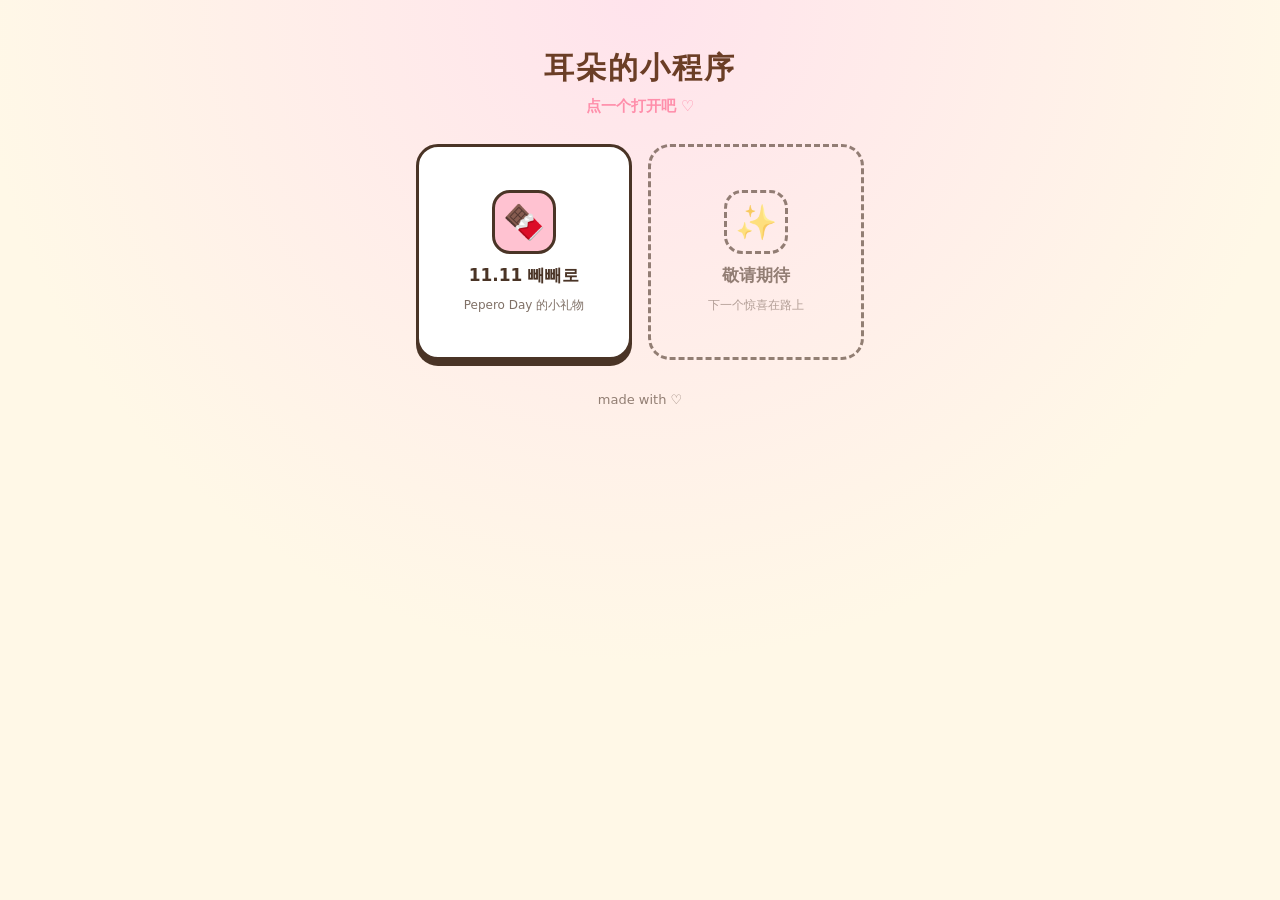
==== commit 158b8aed: "Add a mini-program hub page and move the Pepero page into pepero/ The site root is now a selection p" ====
--- a/index.html
+++ b/index.html
@@ -3,826 +3,89 @@
 <head>
 <meta charset="utf-8">
 <meta name="viewport" content="width=device-width,initial-scale=1,maximum-scale=1,user-scalable=no">
-<title>11.11 빼빼로 데이</title>
+<title>耳朵的小程序</title>
 <style>
   :root{
     --cream:#FFF8E7; --pink:#FF8FAB; --pink2:#FFC2D1; --choco:#6B3E26;
     --biscuit:#E9B872; --ink:#4a3426; --yellow:#FFF1BF;
   }
   *,*::before,*::after{box-sizing:border-box;margin:0;padding:0;-webkit-tap-highlight-color:transparent}
-  html,body{height:100%}
+  html,body{min-height:100%}
   body{
-    background:radial-gradient(circle at 50% 0%,#FFE3EC 0%,var(--cream) 60%);
+    background:radial-gradient(circle at 50% 0%,#FFE3EC 0%,var(--cream) 60%) fixed;
     color:var(--ink);
     font-family:"PingFang SC","Hiragino Sans GB","Apple SD Gothic Neo","Noto Sans KR","Microsoft YaHei",system-ui,sans-serif;
-    overflow:hidden; user-select:none;
+    user-select:none;
   }
-  #bg{position:fixed;inset:0;pointer-events:none;overflow:hidden}
-  .float{position:absolute;bottom:-40px;font-size:20px;opacity:.55;animation:up linear infinite}
+  #bg{position:fixed;inset:0;pointer-events:none;overflow:hidden;z-index:0}
+  .float{position:absolute;bottom:-40px;font-size:20px;opacity:.45;animation:up linear infinite}
   @keyframes up{to{transform:translateY(-115vh) rotate(30deg)}}
 
-  main{position:relative;height:100%;max-width:480px;margin:0 auto}
-  /* 手机 Safari：100% 会把底部工具栏算进去，用 dvh 取实际可见高度 */
-  @supports (height:100dvh){ html,body,main{height:100dvh} }
-  .scene{position:absolute;inset:0;display:none;flex-direction:column;align-items:center;justify-content:center;gap:18px;padding:24px 16px;text-align:center}
-  .scene.active{display:flex;animation:fade .5s ease}
-  @keyframes fade{from{opacity:0;transform:translateY(12px)}}
+  main{position:relative;z-index:1;max-width:480px;margin:0 auto;padding:48px 16px 40px}
+  header{text-align:center;margin-bottom:28px}
+  h1{font-size:30px;font-weight:900;color:var(--choco);letter-spacing:2px}
+  h1 span{display:inline-block;animation:bob 1.8s ease-in-out infinite}
+  @keyframes bob{50%{transform:translateY(-6px)}}
+  .sub{margin-top:8px;font-size:15px;color:var(--pink);font-weight:700}
 
-  .date{font-size:72px;font-weight:900;letter-spacing:4px;color:var(--choco);line-height:1}
-  .date span{display:inline-block;animation:bob 1.6s ease-in-out infinite}
-  .date span:nth-child(2){animation-delay:.1s}.date span:nth-child(4){animation-delay:.2s}.date span:nth-child(5){animation-delay:.3s}
-  @keyframes bob{50%{transform:translateY(-8px)}}
-  .sub{font-size:20px;color:var(--pink);font-weight:700;margin-top:-8px}
-  h2{font-size:22px;color:var(--choco)}
-  .hint{font-size:16px;opacity:.85}
-  .hint.reply{opacity:1;background:#fff;border:3px solid var(--ink);border-radius:16px;padding:8px 14px;font-weight:700;line-height:1.5;max-width:340px}
-  .hidden{visibility:hidden}
-  .visits{min-height:30px;font-size:14px;font-weight:700;opacity:0;transition:opacity .6s}
-  .visits.on{opacity:1}
-  .visits span{display:inline-block;background:#fff;border:2px solid var(--ink);border-radius:999px;padding:3px 12px}
+  .grid{display:grid;grid-template-columns:1fr 1fr;gap:16px}
+  .app{
+    display:flex;flex-direction:column;align-items:center;justify-content:center;gap:10px;
+    aspect-ratio:1/1;padding:14px;text-align:center;text-decoration:none;color:var(--ink);
+    background:#fff;border:3px solid var(--ink);border-radius:22px;box-shadow:0 6px 0 var(--ink);
+    animation:pop .5s cubic-bezier(.3,1.6,.5,1) both;
+  }
+  .app:nth-child(2){animation-delay:.08s}.app:nth-child(3){animation-delay:.16s}.app:nth-child(4){animation-delay:.24s}
+  @keyframes pop{from{opacity:0;transform:scale(.85) translateY(10px)}}
+  a.app:active{transform:translateY(5px);box-shadow:0 1px 0 var(--ink)}
+  .icon{
+    width:64px;height:64px;border-radius:18px;border:3px solid var(--ink);
+    display:flex;align-items:center;justify-content:center;font-size:34px;
+  }
+  .name{font-size:17px;font-weight:800}
+  .desc{font-size:12px;opacity:.7;line-height:1.4}
+  .app.soon{background:transparent;border-style:dashed;box-shadow:none;opacity:.6}
+  .app.soon .icon{background:transparent;border-style:dashed}
 
-  .btn{
-    border:3px solid var(--ink);background:var(--pink);color:#fff;font-size:18px;font-weight:800;
-    padding:12px 28px;border-radius:999px;box-shadow:0 5px 0 var(--ink);cursor:pointer;font-family:inherit
-  }
-  .btn:active{transform:translateY(4px);box-shadow:0 1px 0 var(--ink)}
-  .btn.ghost{background:#fff;color:var(--ink)}
-
-  /* gift */
-  .gift{position:relative;width:190px;height:265px;cursor:pointer}
-  .bunny svg,.pop svg{width:100%;height:auto;display:block}
-  .gift.shake{animation:shake 1.2s ease-in-out infinite}
-  @keyframes shake{0%,60%,100%{transform:rotate(0)}65%{transform:rotate(-6deg)}75%{transform:rotate(6deg)}85%{transform:rotate(-3deg)}}
-  .box{position:absolute;bottom:0;left:10px;width:170px;height:130px;background:var(--pink);border:4px solid var(--ink);border-radius:10px;z-index:2}
-  .ribbon{position:absolute;bottom:0;left:84px;width:22px;height:130px;background:#FFE066;border-left:4px solid var(--ink);border-right:4px solid var(--ink);z-index:3}
-  .lid{position:absolute;bottom:118px;left:0;width:190px;height:36px;background:#FF6F94;border:4px solid var(--ink);border-radius:10px;z-index:4;transition:transform .7s cubic-bezier(.3,1.6,.5,1),opacity .7s}
-  .lid::after{content:"";position:absolute;left:80px;top:-4px;width:22px;height:36px;background:#FFE066;border-left:4px solid var(--ink);border-right:4px solid var(--ink)}
-  .gift.open .lid{transform:translate(70px,-120px) rotate(35deg);opacity:0}
-  .pop{position:absolute;left:30px;bottom:40px;width:130px;z-index:1;transform:translateY(60px) scale(.6);opacity:0;transition:all .6s cubic-bezier(.3,1.7,.5,1) .25s}
-  .gift.open .pop{transform:translateY(-78px) scale(1);opacity:1}
-  .bubble{position:absolute;background:#fff;border:3px solid var(--ink);border-radius:16px;padding:4px 12px;font-weight:900;font-size:20px;white-space:nowrap}
-  .pop .bubble{right:-52px;top:4px;transform:rotate(8deg);z-index:2}
-
-  /* make */
-  #s-make{gap:12px;padding-top:12px;padding-bottom:12px}
-  .stage{display:flex;align-items:flex-end;justify-content:center;gap:16px;height:min(300px,34vh);flex:none}
-  .stage .bunny{width:min(120px,15vh);margin-bottom:6px}
-  .stick{position:relative;width:24px;height:100%;background:var(--biscuit);border:3px solid var(--ink);border-radius:12px;overflow:hidden}
-  .coat{position:absolute;top:0;left:0;right:0;height:0;transition:height .9s cubic-bezier(.4,1.4,.5,1),background .3s;border-bottom:3px solid var(--ink)}
-  .coat.on{height:72%}
-  .sp{position:absolute;width:5px;height:9px;border-radius:3px}
-  .row{display:flex;flex-wrap:wrap;gap:10px;justify-content:center}
-  .chip{border:3px solid var(--ink);border-radius:999px;padding:7px 14px;font-weight:700;font-size:15px;background:#fff;cursor:pointer;font-family:inherit;color:var(--ink)}
-  .chip.sel{background:var(--yellow);box-shadow:0 0 0 3px var(--pink)}
-  .chip i{display:inline-block;width:12px;height:12px;border-radius:50%;margin-right:6px;vertical-align:-1px;border:2px solid var(--ink)}
-
-  /* game */
-  #s-game{justify-content:flex-start;padding:12px 0 0;gap:6px}
-  .hud{display:flex;justify-content:space-between;align-items:center;width:100%;padding:0 16px;font-weight:800;font-size:18px}
-  .bar{flex:1;height:16px;margin:0 12px;border:3px solid var(--ink);border-radius:99px;background:#fff;overflow:hidden}
-  .bar div{height:100%;width:0;background:var(--pink);transition:width .25s}
-  canvas{flex:1;width:100%;min-height:0;touch-action:none;display:block}
-  .mini-stick{display:inline-block;width:8px;height:26px;border:2px solid var(--ink);border-radius:4px;background:linear-gradient(var(--choco) 0 66%,var(--biscuit) 66%);transform:rotate(18deg)}
-  .overlay{position:absolute;inset:0;display:flex;align-items:center;justify-content:center;padding:16px;background:rgba(255,248,231,.88);z-index:5}
-  .overlay.off{display:none}
-  .howto-card{background:#fff;border:4px solid var(--ink);border-radius:22px;box-shadow:0 8px 0 var(--ink);padding:20px 18px;width:100%;max-width:340px;text-align:left;display:flex;flex-direction:column;gap:12px}
-  .howto-card h3{text-align:center;font-size:20px;color:var(--choco)}
-  .rule{display:flex;align-items:center;gap:12px;font-size:16px;line-height:1.4}
-  .rule>i{flex:none;width:38px;height:38px;display:flex;align-items:center;justify-content:center;font-size:22px;font-style:normal;background:var(--yellow);border:2px solid var(--ink);border-radius:50%}
-  .small{font-size:13px;opacity:.7;text-align:center}
-  .howto-card .btn{align-self:center;margin-top:4px}
-  .big{position:absolute;left:0;right:0;top:36%;text-align:center;font-size:42px;font-weight:900;color:var(--pink);-webkit-text-stroke:2px var(--ink);pointer-events:none;opacity:0;z-index:4}
-  .big.show{animation:bigpop .9s ease forwards}
-  @keyframes bigpop{0%{opacity:0;transform:scale(.5)}20%{opacity:1;transform:scale(1.15)}35%{transform:scale(1)}80%{opacity:1}100%{opacity:0;transform:scale(1)}}
-  body.playing #bg{display:none}
-
-  /* letter */
-  .card{
-    background:#fff;border:4px solid var(--ink);border-radius:22px;padding:22px 20px 18px;width:100%;
-    box-shadow:0 8px 0 var(--ink);text-align:left;position:relative;overflow:auto;flex:0 1 auto;min-height:0
-  }
-  #s-letter{gap:12px;padding-top:12px;padding-bottom:16px}
-  @media (max-height:620px){
-    #s-letter{gap:8px;padding-top:8px;padding-bottom:10px}
-    .peek{width:72px}
-    .card{padding:16px 16px 12px}
-    .card .to{font-size:18px;margin-bottom:8px}
-    .card .msg{font-size:15px;line-height:1.6;min-height:0}
-    .card .from{margin-top:8px}
-    .ko{font-size:18px}
-    #s-letter .btn{padding:9px 20px;font-size:16px}
-  }
-  .card .to{font-weight:900;font-size:20px;margin-bottom:12px;color:var(--choco);line-height:1.5}
-  .to-title{display:inline-block;font-size:14px;font-weight:800;color:#fff;background:var(--pink);border:2px solid var(--ink);border-radius:999px;padding:1px 10px;vertical-align:3px}
-  .card .msg{font-size:16px;line-height:1.7;min-height:7em;white-space:pre-wrap}
-  .card .msg .cur{display:inline-block;width:2px;height:1em;background:var(--ink);vertical-align:-2px;animation:blink 1s steps(1) infinite}
-  @keyframes blink{50%{opacity:0}}
-  .card .from{text-align:right;margin-top:14px;font-weight:800}
-  .peek{width:92px;flex:none;margin-bottom:-12px;z-index:2}
-  .ko{font-size:22px;font-weight:900;color:var(--pink)}
-  .rain{position:fixed;top:-60px;width:10px;height:56px;border-radius:5px;border:2px solid var(--ink);pointer-events:none;z-index:50;animation:fall linear forwards}
-  @keyframes fall{to{transform:translateY(115vh) rotate(var(--r))}}
-  .jump{animation:jump .5s ease}
-  @keyframes jump{40%{transform:translateY(-22px) scale(1.05,.95)}}
-
-  /* ===== 彩蛋 ===== */
-  body{-webkit-touch-callout:none}
-  img{-webkit-user-drag:none}
-  .date span{cursor:pointer}
-  .d-stick{display:inline-block;width:20px;height:60px;border:3px solid var(--ink);border-radius:10px;background:linear-gradient(var(--choco) 0 64%,var(--biscuit) 64%);vertical-align:-2px;margin:0 6px;animation:stickin .45s cubic-bezier(.3,1.7,.5,1)}
-  @keyframes stickin{from{transform:scale(0) rotate(-90deg)}}
-  .gift.pressing{animation:pressing .12s linear infinite}
-  @keyframes pressing{0%,100%{transform:rotate(-4deg)}50%{transform:rotate(4deg)}}
-  .gift.peek .lid{transform:translate(-4px,-20px) rotate(-10deg)}
-  .note{position:absolute;left:50%;top:-6px;transform:translate(-50%,-100%) rotate(-3deg);background:#FFFBEA;border:3px solid var(--ink);border-radius:12px;padding:8px 12px;font-size:14px;font-weight:700;white-space:nowrap;z-index:6;opacity:0;pointer-events:none;transition:opacity .3s}
-  .note.on{opacity:1}
-  .boing{animation:boing .6s ease;transform-origin:50% 100%}
-  @keyframes boing{20%{transform:scale(.92,1.12)}45%{transform:scale(1.08,.9)}70%{transform:scale(.97,1.04)}}
-  .party{animation:party 1.4s ease;transform-origin:50% 60%}
-  @keyframes party{0%{transform:none}25%{transform:translateY(-30px) rotate(180deg) scale(1.1)}50%{transform:translateY(0) rotate(360deg)}70%{transform:translateY(-18px) rotate(360deg)}100%{transform:rotate(360deg)}}
-  .burst{position:fixed;z-index:55;pointer-events:none;font-weight:900;font-size:20px;color:var(--pink);-webkit-text-stroke:1px var(--ink);animation:burst 1.3s ease-out forwards;white-space:nowrap}
-  @keyframes burst{0%{opacity:0;transform:translate(-50%,-50%) scale(.4)}15%{opacity:1}100%{opacity:0;transform:translate(calc(-50% + var(--dx)),calc(-50% + var(--dy))) scale(1.1)}}
-  .rainbow-dot{background:linear-gradient(90deg,#FF6F94,#FFE066,#A6E3A1,#7BD3EA,#C3A6FF)!important}
-  .chip.new{animation:stickin .5s cubic-bezier(.3,1.7,.5,1)}
-  .love{position:absolute;left:16px;right:16px;top:20%;z-index:4;text-align:center;pointer-events:none;opacity:0;transition:opacity .4s}
-  .love.on{opacity:1}
-  .love span{display:inline-block;background:#FFF6D6;border:3px solid #C99A00;border-radius:16px;padding:10px 16px;font-size:18px;font-weight:800;color:var(--choco);box-shadow:0 4px 0 #C99A00}
-  .card{transition:transform .25s ease-in}
-  .card.flip{transform:rotateY(90deg)}
-  .card.ps{background:#FFFBEA}
-  body.gold-day .date{color:#D99A00;text-shadow:0 0 14px #FFE066}
-  .meteor{position:fixed;z-index:52;width:140px;height:3px;border-radius:3px;background:linear-gradient(90deg,rgba(255,224,102,0),#FFE066 70%,#fff);pointer-events:none;transform:rotate(-30deg);animation:meteor 1.6s ease-in forwards}
-  @keyframes meteor{from{opacity:1;translate:0 0}to{opacity:0;translate:-110vw 60vw}}
-  .wish{position:fixed;left:50%;top:40%;transform:translate(-50%,-50%);z-index:56;background:rgba(43,29,20,.85);color:#FFE9A8;border-radius:18px;padding:16px 22px;font-size:20px;font-weight:800;text-align:center;opacity:0;pointer-events:none;transition:opacity .6s;white-space:nowrap}
-  .wish.on{opacity:1}
-  .note-modal{position:fixed;inset:0;z-index:65;background:rgba(74,52,38,.4);display:flex;align-items:center;justify-content:center;padding:24px 16px;opacity:0;pointer-events:none;transition:opacity .35s}
-  .note-modal.on{opacity:1;pointer-events:auto}
-  .note-card{position:relative;background:#FFFBEA;border:4px solid var(--ink);border-radius:24px;box-shadow:0 8px 0 var(--ink);width:100%;max-width:340px;padding:64px 22px 20px;text-align:center;transform:scale(.8) translateY(20px);transition:transform .45s cubic-bezier(.3,1.6,.5,1)}
-  .note-modal.on .note-card{transform:none}
-  .note-bunny{position:absolute;left:50%;top:-58px;width:110px;transform:translateX(-50%)}
-  .note-num{font-size:14px;font-weight:800;color:var(--pink);letter-spacing:1px}
-  .note-text{font-size:19px;line-height:1.75;font-weight:700;color:var(--choco);margin:10px 0 18px}
-  .toast{position:fixed;left:50%;top:12px;transform:translate(-50%,-140%);z-index:70;background:#fff;border:3px solid var(--ink);border-radius:999px;padding:8px 16px;font-weight:800;font-size:15px;box-shadow:0 4px 0 var(--ink);transition:transform .45s cubic-bezier(.3,1.5,.5,1);white-space:nowrap;cursor:pointer;max-width:calc(100vw - 32px);overflow:hidden;text-overflow:ellipsis}
-  .toast.on{transform:translate(-50%,0)}
-  .egg-btn{font-size:15px;padding:8px 16px}
-  .book{position:fixed;inset:0;z-index:60;background:rgba(74,52,38,.45);display:none;align-items:center;justify-content:center;padding:16px}
-  .book.on{display:flex}
-  .book-card{background:#fff;border:4px solid var(--ink);border-radius:22px;box-shadow:0 8px 0 var(--ink);width:100%;max-width:380px;max-height:84vh;overflow:auto;padding:18px 16px 14px;text-align:left}
-  .book-card h3{text-align:center;color:var(--choco);font-size:20px}
-  .book-card .sum{text-align:center;font-size:13px;opacity:.7;margin:4px 0 8px}
-  .egg{display:flex;gap:12px;align-items:center;padding:10px 2px;border-top:2px dashed #EADFCF}
-  .egg i{flex:none;width:40px;height:40px;border-radius:50%;border:2px solid var(--ink);display:flex;align-items:center;justify-content:center;font-style:normal;font-size:20px;background:var(--yellow)}
-  .egg.locked i{background:#EEE;filter:grayscale(1);opacity:.6}
-  .egg b{display:block;font-size:15px}
-  .egg small{display:block;font-size:13px;opacity:.7;line-height:1.4}
-  .book-card .btn{display:block;margin:12px auto 2px}
+  footer{text-align:center;margin-top:32px;font-size:13px;opacity:.6}
 </style>
 </head>
 <body>
 <div id="bg"></div>
 <main>
-  <!-- 1. 拆礼物 -->
-  <section id="s-intro" class="scene active">
-    <div class="date"><span>1</span><span>1</span>.<span>1</span><span>1</span></div>
-    <div class="sub">빼빼로 데이 · 百奇节</div>
-    <div class="visits" id="visits"></div>
-    <div class="gift shake" id="gift">
-      <div class="note" id="giftNote">不许偷看！🙈 好啦，点一下就能打开</div>
-      <div class="pop" id="popBunny"><div class="bubble">呀哈！</div></div>
-      <div class="lid"></div><div class="box"></div><div class="ribbon"></div>
+  <header>
+    <h1><span>耳</span><span>朵</span>的小程序</h1>
+    <p class="sub">点一个打开吧 ♡</p>
+  </header>
+
+  <nav class="grid">
+    <a class="app" href="pepero/">
+      <div class="icon" style="background:var(--pink2)">🍫</div>
+      <div class="name">11.11 빼빼로</div>
+      <div class="desc">Pepero Day 的小礼物</div>
+    </a>
+    <div class="app soon" aria-disabled="true">
+      <div class="icon">✨</div>
+      <div class="name">敬请期待</div>
+      <div class="desc">下一个惊喜在路上</div>
     </div>
-    <p class="hint" id="introHint">有一份礼物给 <b class="toName"></b>，点一下礼盒 🎁</p>
-    <button id="toMake" class="btn hidden">打开看看 →</button>
-  </section>
+  </nav>
 
-  <!-- 2. 做 Pepero -->
-  <section id="s-make" class="scene">
-    <h2>先做一根专属 Pepero 吧</h2>
-    <div class="stage">
-      <div class="bunny" id="makeBunny"></div>
-      <div class="stick"><div class="coat" id="coat"></div></div>
-    </div>
-    <p class="hint" id="makeHint">① 选巧克力口味</p>
-    <div class="row" id="flavors"></div>
-    <div class="row" id="sprinkles"></div>
-    <button id="toGame" class="btn hidden">做好啦 →</button>
-  </section>
-
-  <!-- 3. 小游戏 -->
-  <section id="s-game" class="scene">
-    <div class="hud"><span class="mini-stick"></span><div class="bar"><div id="barFill"></div></div><span id="score">0/11</span></div>
-    <canvas id="cv"></canvas>
-    <div class="big" id="bigText"></div>
-    <div class="love" id="love"><span></span></div>
-    <div class="overlay" id="howto">
-      <div class="howto-card">
-        <h3>🎮 接 Pepero 小游戏</h3>
-        <div class="rule"><i>👆</i><span>手指在<b>屏幕下方左右滑动</b>，乌萨奇会跟着走</span></div>
-        <div class="rule"><i><span class="mini-stick"></span></i><span>接住一根 Pepero <b>+1</b></span></div>
-        <div class="rule"><i>💗</i><span>接住爱心 <b>+2</b></span></div>
-        <div class="rule"><i>💌</i><span>集齐 <b>11 根</b>就能打开信</span></div>
-        <p class="small">漏接了也没关系，不会扣分～</p>
-        <button class="btn" id="startGame">开始！</button>
-      </div>
-    </div>
-  </section>
-
-  <!-- 4. 信 -->
-  <section id="s-letter" class="scene">
-    <div class="peek bunny" id="letterBunny"></div>
-    <div class="card">
-      <div class="to" id="letterTo"></div>
-      <div class="msg" id="msg"></div>
-      <div class="from">—— <span id="fromName"></span></div>
-    </div>
-    <div class="ko">빼빼로 데이 축하해 💕</div>
-    <div class="row">
-      <button class="btn" id="accept">收下啦 💝</button>
-      <button class="btn ghost" id="replay">再玩一次</button>
-    </div>
-    <button class="btn ghost egg-btn" id="eggBtn">🥚 彩蛋 0/10</button>
-  </section>
+  <footer>made with ♡</footer>
 </main>
-
-<div class="toast" id="toast"></div>
-<div class="note-modal" id="noteModal">
-  <div class="note-card">
-    <div class="bunny note-bunny" id="noteBunny"></div>
-    <p class="note-num" id="noteNum"></p>
-    <p class="note-text" id="noteText"></p>
-    <button class="btn" id="noteOk">收到 💕</button>
-  </div>
-</div>
-<div class="wish" id="wish">现在是 11:11<br>许个愿吧 ✨</div>
-<div class="book" id="book">
-  <div class="book-card">
-    <h3>🥚 彩蛋图鉴</h3>
-    <p class="sum" id="bookSum"></p>
-    <div id="bookList"></div>
-    <button class="btn" id="bookClose">好的</button>
-  </div>
-</div>
-
 <script>
-/* ================== 在这里改成你的内容 ================== */
-const CONFIG = {
-  toName: "耳朵",               // 她的名字 / 昵称
-  toTitle: "智慧型女硕",         // 信件抬头里名字前面的 title
-  fromName: "百万收入博 叔叔",   // 信末署名
-  // 乌萨奇图片：放到同目录，填文件名（透明背景 png 最好）
-  bunnyImage: "usagi.png",          // 平时的样子
-  bunnyImageYaha: "usagi-yaha.png", // 兴奋喊"呀哈！"的样子（没有就留空 ""，会用上面那张）
-  message: [
-    "今天是 11 月 11 日，韩国的 Pepero Day。",
-    "没办法亲手把 Pepero 递给你，",
-    "所以做了这个小东西，里面的每一根都是送你的。",
-    "希望你今天也像乌萨奇一样，",
-    "元气满满，呀哈！",
-  ],
-  // 彩蛋 8：长按信末尾的署名，信纸翻面后显示（草稿，改成你想说的）
-  ps: [
-    "P.S.",
-    "其实最想送你的不是这些 Pepero，",
-    "是下次见面时，亲手递给你的那一盒。",
-  ],
-  // 彩蛋 6：接住金色 Pepero 时随机弹出一句（草稿，改成你想说的）
-  loveLines: [
-    "你比 Pepero 还甜 🍫",
-    "今天也有在想你",
-    "11.11 也想和你一起过",
-    "收到这根的人，要开心一整天哦",
-    "你是我心里的第一名 🏅",
-  ],
-  // 做 Pepero 时，每种 口味+配料 组合的回复（key：口味+配料）
-  peperoReplies: {
-    "牛奶巧克力+彩虹糖针": "经典巧克力配彩虹糖针，像你一样，稳重又会发光 ✨",
-    "牛奶巧克力+粉色爱心": "浓浓的巧克力加满满的爱心，这根太甜了，乌萨奇想偷吃一口！",
-    "牛奶巧克力+杏仁碎":   "巧克力杏仁，最懂行的组合。不愧是智慧型女硕 🎓",
-    "草莓+彩虹糖针":       "粉粉的草莓撒上彩虹，这是童话里才有的 Pepero 吧 🦄",
-    "草莓+粉色爱心":       "全粉色！甜度超标警告 ⚠️ 乌萨奇的心都化了",
-    "草莓+杏仁碎":         "草莓的甜加上杏仁的香，又可爱又有内涵，跟你一模一样",
-    "抹茶+彩虹糖针":       "抹茶配彩虹，清新里藏着小惊喜，呀哈！",
-    "抹茶+粉色爱心":       "抹茶和爱心，像樱花落在春天的草地上 🌸",
-    "抹茶+杏仁碎":         "抹茶杏仁，大人的味道。耳朵今天很成熟嘛 🍵",
-    "白巧克力+彩虹糖针":   "白巧克力撒上彩虹糖针，像下了一场彩色的雪 ❄️",
-    "白巧克力+粉色爱心":   "白巧克力和粉色爱心，干干净净的喜欢，就是这个味道",
-    "白巧克力+杏仁碎":     "白巧克力杏仁，奶香满满，乌萨奇想抱着它睡觉",
-    "彩虹+彩虹糖针":       "彩虹加彩虹！全宇宙最闪的 Pepero，乌拉！🌈",
-    "彩虹+粉色爱心":       "隐藏口味配爱心，被你找到的东西都会变得特别",
-    "彩虹+杏仁碎":         "彩虹杏仁，这个组合连乌萨奇都没想到，你好会！",
-  },
-  // 第 N 次打开时弹出的悄悄话（key 是访问次数，可以自己增删改）
-  visitNotes: {
-    2:  "又见面啦。你回来看的这一下，我在这头都感觉到了。",
-    3:  "第 3 次了。原来被惦记是这种感觉，甜得像刚蘸好巧克力的 Pepero。",
-    5:  "如果打开一次就代表想我一次，那我已经被想了 5 次，赚到了。",
-    7:  "一周有 7 天，我希望每一天都有你。",
-    9:  "听说“久”和 9 同音，那就从这第 9 次开始，长长久久吧。",
-    11: "11 像两根并排的 Pepero，一根是你，一根是我。",
-    13: "13 次了，乌萨奇都记住你了，我当然记得更牢。",
-    16: "你不在的时候，世界有点吵；你一出现，就安静又刚刚好。",
-    20: "第 20 次。我们之间没有距离，只有还没见面的日子。",
-    25: "谢谢你一次又一次地回来。下一次，换我去见你。",
-  },
-  // 访问次数（按 IP 统计）：部署时由 GitHub Actions 用仓库变量 SUPABASE_URL / SUPABASE_ANON_KEY 替换
-  // 本地预览时保持占位符即可（不会统计）
-  supabaseUrl: "__SUPABASE_URL__",
-  supabaseAnonKey: "__SUPABASE_ANON_KEY__",
-};
-/* ======================================================= */
-
-const $ = s => document.querySelector(s);
-const show = id => { document.querySelectorAll('.scene').forEach(s=>s.classList.remove('active')); $(id).classList.add('active'); };
-document.querySelectorAll('.toName').forEach(e=>e.textContent=CONFIG.toName);
-$('#fromName').textContent = CONFIG.fromName;
-function letterTo(){ $('#letterTo').innerHTML=`给 ${CONFIG.toTitle?`<span class="to-title">${escapeHTML(CONFIG.toTitle)}</span> `:''}${escapeHTML(CONFIG.toName)}：`; }
-letterTo();
-
-/* ---------- 原创小兔 ---------- */
-function bunnySVG(mood){
-  const mouth = mood==='yaha'
-    ? '<path d="M86 150 Q100 178 114 150 Z" fill="#c4475d" stroke="#4a3426" stroke-width="3.5" stroke-linejoin="round"/>'
-    : '<path d="M89 150 Q94.5 158 100 150 Q105.5 158 111 150" fill="none" stroke="#4a3426" stroke-width="3.5" stroke-linecap="round"/>';
-  const eyes = mood==='yaha'
-    ? '<path d="M66 136 L80 140 L66 144" fill="none" stroke="#2b1d14" stroke-width="4" stroke-linecap="round" stroke-linejoin="round"/><path d="M134 136 L120 140 L134 144" fill="none" stroke="#2b1d14" stroke-width="4" stroke-linecap="round" stroke-linejoin="round"/>'
-    : '<ellipse cx="74" cy="138" rx="7" ry="9" fill="#2b1d14"/><circle cx="76.5" cy="134.5" r="2.6" fill="#fff"/><ellipse cx="126" cy="138" rx="7" ry="9" fill="#2b1d14"/><circle cx="128.5" cy="134.5" r="2.6" fill="#fff"/>';
-  return `<svg viewBox="0 0 200 222" xmlns="http://www.w3.org/2000/svg" width="200" height="222">
-    <g stroke="#4a3426" stroke-width="4" fill="#FFF1BF">
-      <ellipse cx="72" cy="60" rx="17" ry="52" transform="rotate(-10 72 60)"/>
-      <ellipse cx="128" cy="60" rx="17" ry="52" transform="rotate(10 128 60)"/>
-    </g>
-    <ellipse cx="72" cy="66" rx="7" ry="34" fill="#FFC2D1" transform="rotate(-10 72 66)"/>
-    <ellipse cx="128" cy="66" rx="7" ry="34" fill="#FFC2D1" transform="rotate(10 128 66)"/>
-    <ellipse cx="100" cy="152" rx="76" ry="64" fill="#FFF1BF" stroke="#4a3426" stroke-width="4"/>
-    ${eyes}
-    <ellipse cx="58" cy="160" rx="12" ry="7" fill="#FF9EB5" opacity=".75"/>
-    <ellipse cx="142" cy="160" rx="12" ry="7" fill="#FF9EB5" opacity=".75"/>
-    ${mouth}
-  </svg>`;
-}
-function bunnySrc(mood){
-  return (mood==='yaha' && CONFIG.bunnyImageYaha) || CONFIG.bunnyImage || '';
-}
-function bunnyHTML(mood){
-  const src=bunnySrc(mood);
-  return src ? `<img src="${src}" style="width:100%;display:block" alt="乌萨奇">` : bunnySVG(mood);
-}
-function setBunny(el, mood){
-  el.innerHTML = bunnyHTML(mood);
-  const img=el.querySelector('img');
-  if(img) img.onerror=()=>{ img.outerHTML=bunnySVG(mood); };
-}
-['#makeBunny','#letterBunny'].forEach(s=>setBunny($(s),'happy'));
-{ const d=document.createElement('div'); $('#popBunny').appendChild(d); setBunny(d,'yaha'); }
-
-/* ---------- 背景漂浮 ---------- */
-function addFloaters(n){
-  const icons=['💕','🥢','✨','🎀','💗'];
-  for(let i=0;i<n;i++){
-    const d=document.createElement('div'); d.className='float';
-    d.textContent=icons[i%icons.length];
-    d.style.left=Math.random()*100+'vw';
-    d.style.animationDuration=(9+Math.random()*10)+'s';
-    d.style.animationDelay=(-Math.random()*18)+'s';
-    $('#bg').appendChild(d);
+(function(){
+  const bg=document.getElementById('bg'), items=['💗','🍫','✨','🎀','💕'];
+  for(let i=0;i<14;i++){
+    const s=document.createElement('span');
+    s.className='float';
+    s.textContent=items[i%items.length];
+    s.style.left=Math.random()*100+'%';
+    s.style.animationDuration=(9+Math.random()*9)+'s';
+    s.style.animationDelay=(-Math.random()*18)+'s';
+    bg.appendChild(s);
   }
-}
-addFloaters(14);
-
-/* ================== 彩蛋 ================== */
-const EGGS=[
-  {id:'ones',   icon:'🥢', name:'四根 Pepero',  hint:'首页的 11.11 好像可以点…',            desc:'把 11.11 的四个 1 变成了 Pepero'},
-  {id:'peek',   icon:'🙈', name:'偷看礼物',     hint:'拆礼物之前，按住礼盒不要松手',          desc:'长按礼盒偷看了一眼'},
-  {id:'ears',   icon:'👂', name:'耳朵的耳朵',   hint:'乌萨奇的耳朵好像很敏感',                desc:'摸了摸乌萨奇的耳朵'},
-  {id:'party',  icon:'🎊', name:'乌拉狂欢',     hint:'一直戳乌萨奇会发生什么？',              desc:'连戳乌萨奇 11 下'},
-  {id:'rainbow',icon:'🌈', name:'隐藏口味',     hint:'做 Pepero 时，每种口味都尝一尝',        desc:'解锁了彩虹口味'},
-  {id:'gold',   icon:'✨', name:'金色 Pepero',  hint:'小游戏里偶尔会掉下闪闪发光的东西',      desc:'接住了金色 Pepero'},
-  {id:'fever',  icon:'🔥', name:'连击模式',     hint:'小游戏里连续快速接住 5 个',             desc:'触发了 FEVER'},
-  {id:'ps',     icon:'💌', name:'藏起来的 P.S.',hint:'信的署名好像藏着什么，按住试试',        desc:'看到了信背面的 P.S.'},
-  {id:'wish',   icon:'🌠', name:'11:11 许愿',   hint:'在 11:11 的时候打开这里',               desc:'在 11:11 许了愿'},
-  {id:'visit11',icon:'🏅', name:'第 11 次打开', hint:'多来看看，第 11 次会有惊喜',            desc:'第 11 次打开了这份礼物'},
-];
-const EGG_KEY='erduo-eggs';
-const found=new Set((()=>{ try{ return JSON.parse(localStorage.getItem(EGG_KEY)||'[]'); }catch(_){ return []; } })());
-let toastTimer;
-function toast(html,ms=2800){
-  const t=$('#toast'); t.innerHTML=html; t.classList.add('on');
-  clearTimeout(toastTimer); toastTimer=setTimeout(()=>t.classList.remove('on'),ms);
-}
-function unlock(id){
-  if(found.has(id)) return;
-  const egg=EGGS.find(e=>e.id===id); if(!egg) return;
-  found.add(id);
-  try{ localStorage.setItem(EGG_KEY,JSON.stringify([...found])); }catch(_){}
-  toast(`🥚 发现彩蛋 ${found.size}/${EGGS.length} · ${egg.icon} ${egg.name}`);
-  renderBook();
-}
-function renderBook(){
-  $('#eggBtn').textContent=`🥚 彩蛋 ${found.size}/${EGGS.length}`;
-  $('#bookSum').textContent = found.size===EGGS.length
-    ? `全部找到啦！${CONFIG.toName}是最懂乌萨奇的人 🏆`
-    : `已发现 ${found.size}/${EGGS.length}，没找到的看看提示`;
-  $('#bookList').innerHTML=EGGS.map(e=>{
-    const ok=found.has(e.id);
-    return `<div class="egg${ok?'':' locked'}"><i>${ok?e.icon:'？'}</i><div><b>${ok?e.name:'？？？'}</b><small>${ok?e.desc:'提示：'+e.hint}</small></div></div>`;
-  }).join('');
-}
-function openBook(){ renderBook(); $('#book').classList.add('on'); }
-$('#eggBtn').onclick=openBook;
-$('#toast').onclick=openBook;
-$('#bookClose').onclick=()=>$('#book').classList.remove('on');
-$('#book').onclick=e=>{ if(e.target.id==='book') $('#book').classList.remove('on'); };
-renderBook();
-
-// 通用：长按
-function onLongPress(el,ms,fn,{start,cancel}={}){
-  let t=null;
-  el.addEventListener('pointerdown',e=>{ if(start&&start()===false) return; t=setTimeout(()=>{ t=null; fn(e); },ms); });
-  ['pointerup','pointerleave','pointercancel'].forEach(ev=>el.addEventListener(ev,()=>{ if(t){ clearTimeout(t); t=null; cancel&&cancel(); } }));
-  el.addEventListener('contextmenu',e=>e.preventDefault());
-}
-// 通用：从某个点向四周飞出文字
-function burst(x,y,texts,n=12){
-  for(let i=0;i<n;i++){
-    const s=document.createElement('span'); s.className='burst';
-    s.textContent=texts[i%texts.length];
-    const a=Math.PI*2*i/n+Math.random()*.4, d=90+Math.random()*90;
-    s.style.left=x+'px'; s.style.top=y+'px';
-    s.style.setProperty('--dx',Math.cos(a)*d+'px'); s.style.setProperty('--dy',Math.sin(a)*d+'px');
-    s.style.animationDelay=(Math.random()*.25)+'s';
-    document.body.appendChild(s); setTimeout(()=>s.remove(),1800);
-  }
-}
-// 通用：Pepero 雨
-function peperoRain(n=60){
-  const cols=['#6B3E26','#FF8FAB','#8DB86B','#FFF6E0'];
-  for(let i=0;i<n;i++){
-    const d=document.createElement('div'); d.className='rain';
-    const c=cols[i%cols.length];
-    d.style.background=`linear-gradient(${c} 0 70%, #E9B872 70%)`;
-    d.style.left=Math.random()*100+'vw';
-    d.style.setProperty('--r',(Math.random()*720-360)+'deg');
-    d.style.animationDuration=(2+Math.random()*2.5)+'s';
-    d.style.animationDelay=(Math.random()*1.2)+'s';
-    document.body.appendChild(d); setTimeout(()=>d.remove(),6000);
-  }
-}
-function replayAnim(el,cls){ el.classList.remove(cls); void el.offsetWidth; el.classList.add(cls); }
-
-// 彩蛋 1：点 11.11 的四个 1，变成 Pepero
-document.querySelectorAll('.date span').forEach(s=>s.addEventListener('click',()=>{
-  if(s.dataset.stick) return;
-  s.dataset.stick='1'; s.innerHTML='<i class="d-stick"></i>';
-  if(document.querySelectorAll('.date span[data-stick]').length===4){ peperoRain(70); unlock('ones'); }
-}));
-
-// 彩蛋 3、4：点乌萨奇的耳朵 / 连戳 11 下（礼盒、做 Pepero、信件页的乌萨奇）
-let pokes=0, lastPoke=0;
-function pokeBunny(host,e){
-  const art=host.querySelector('img,svg'); if(!art) return;
-  const r=art.getBoundingClientRect();
-  const now=performance.now();
-  pokes = now-lastPoke<700 ? pokes+1 : 1; lastPoke=now;
-  if(pokes>=11){
-    pokes=0; replayAnim(art,'party');
-    burst(r.left+r.width/2,r.top+r.height/2,['乌拉！','呀哈！','💕','💗','哈！'],16);
-    unlock('party'); return;
-  }
-  if((e.clientY-r.top)/r.height<0.3){
-    replayAnim(art,'boing');
-    burst(r.left+r.width/2,r.top+r.height*.15,['耳朵！'],1);
-    unlock('ears');
-  }
-}
-['#makeBunny','#letterBunny'].forEach(s=>$(s).addEventListener('click',e=>pokeBunny($(s),e)));
-$('#popBunny').addEventListener('click',e=>{ if($('#gift').classList.contains('open')) pokeBunny($('#popBunny'),e); });
-
-// 彩蛋 9：11:11 / 23:11 许愿
-let wishShown='';
-function checkWish(){
-  const d=new Date(), key=d.toDateString()+d.getHours();
-  if(d.getHours()%12===11 && d.getMinutes()===11 && wishShown!==key){
-    wishShown=key;
-    for(let i=0;i<6;i++){
-      const m=document.createElement('div'); m.className='meteor';
-      m.style.left=(60+Math.random()*50)+'vw'; m.style.top=(Math.random()*35)+'vh';
-      m.style.animationDelay=(i*.45)+'s';
-      document.body.appendChild(m); setTimeout(()=>m.remove(),5000);
-    }
-    $('#wish').classList.add('on'); setTimeout(()=>$('#wish').classList.remove('on'),4500);
-    unlock('wish');
-  }
-}
-checkWish(); setInterval(checkWish,15000);
-
-/* ---------- 访问次数 ---------- */
-// 调用 Supabase 数据库函数；没配置、网络不通或超过 6 秒都返回 null，不影响礼物本身
-function supabaseReady(){ return /^https:\/\//.test(CONFIG.supabaseUrl) && !!CONFIG.supabaseAnonKey && !CONFIG.supabaseAnonKey.startsWith('__'); }
-async function rpc(name,body={}){
-  if(!supabaseReady()) return null;
-  const ctrl=new AbortController(), timer=setTimeout(()=>ctrl.abort(),6000);
-  try{
-    const res=await fetch(CONFIG.supabaseUrl.replace(/\/$/,'')+'/rest/v1/rpc/'+name,{
-      method:'POST', signal:ctrl.signal,
-      headers:{'apikey':CONFIG.supabaseAnonKey,'Authorization':'Bearer '+CONFIG.supabaseAnonKey,'Content-Type':'application/json'},
-      body:JSON.stringify(body),
-    });
-    if(!res.ok) return null;
-    const txt=await res.text(); return txt?JSON.parse(txt):null;
-  }catch(_){ return null; }
-  finally{ clearTimeout(timer); }
-}
-(async function recordVisit(){
-  const n=await rpc('record_visit');
-  if(typeof n==='number') showVisits(n);
 })();
-function showVisits(n){
-  const el=$('#visits'), name=escapeHTML(CONFIG.toName);
-  el.innerHTML = n===1 ? `<span>✨ ${name}第一次打开这份礼物</span>`
-    : n===11 ? `<span>🎉 这是${name}第 11 次打开这份礼物！</span>`
-    : `<span>💕 这是${name}第 ${n} 次打开这份礼物</span>`;
-  el.classList.add('on');
-  // 彩蛋 10：第 11 次打开，金色特别版
-  if(n===11){ document.body.classList.add('gold-day'); addFloaters(16); unlock('visit11'); }
-  const note=(CONFIG.visitNotes||{})[n];
-  if(note) setTimeout(()=>showNote(n,note),1200);
-}
-// 第 N 次打开的悄悄话弹窗
-function showNote(n,text){
-  $('#noteNum').textContent=`第 ${n} 次见面的悄悄话`;
-  $('#noteText').textContent=text;
-  setBunny($('#noteBunny'),'yaha');
-  $('#noteModal').classList.add('on');
-}
-$('#noteOk').onclick=()=>{ $('#noteModal').classList.remove('on'); burst(innerWidth/2,innerHeight*.45,['💕','💗','✨'],10); };
-$('#noteModal').onclick=e=>{ if(e.target.id==='noteModal') $('#noteModal').classList.remove('on'); };
-
-/* ---------- 1. 拆礼物 ---------- */
-// 彩蛋 2：拆之前长按礼盒 2 秒，偷看一眼
-let peeked=false;
-onLongPress($('#gift'),2000,()=>{
-  const g=$('#gift'); g.classList.remove('pressing'); g.classList.add('peek');
-  $('#giftNote').classList.add('on'); peeked=true; unlock('peek');
-},{
-  start:()=>{ if($('#gift').classList.contains('open')) return false; $('#gift').classList.add('pressing'); },
-  cancel:()=>$('#gift').classList.remove('pressing'),
-});
-$('#gift').addEventListener('click', ()=>{
-  const g=$('#gift'); if(g.classList.contains('open')) return;
-  if(peeked){ peeked=false; return; }   // 长按松手时的这次 click 不算，下一次点击再打开
-  g.classList.remove('shake','peek','pressing'); g.classList.add('open'); $('#giftNote').classList.remove('on');
-  $('#introHint').textContent='乌拉！乌萨奇带着 Pepero 来找你啦';
-  setTimeout(()=>$('#toMake').classList.remove('hidden'),700);
-});
-$('#toMake').onclick=()=>show('#s-make');
-
-/* ---------- 2. 做 Pepero ---------- */
-const FLAVORS=[
-  {n:'牛奶巧克力',c:'#6B3E26'},{n:'草莓',c:'#FF8FAB'},{n:'抹茶',c:'#8DB86B'},{n:'白巧克力',c:'#FFF6E0'},
-];
-const SPRINKLES=[
-  {n:'彩虹糖针',c:['#FF6F94','#FFE066','#7BD3EA','#A6E3A1','#fff']},
-  {n:'粉色爱心',c:['#FF6F94','#FFC2D1']},{n:'杏仁碎',c:['#D9A066','#F2D3A0']},
-];
-let flavor=null, sprinkle=null;
-function addChip(container,f,onPick,dot){
-  const b=document.createElement('button'); b.className='chip';
-  b.innerHTML=`<i style="background:${dot(f)}"${f.rainbow?' class="rainbow-dot"':''}></i>${f.n}`;
-  b.onclick=()=>{container.querySelectorAll('.chip').forEach(x=>x.classList.remove('sel'));b.classList.add('sel');onPick(f)};
-  container.appendChild(b); return b;
-}
-function chips(container,list,onPick,dot){ list.forEach(f=>addChip(container,f,onPick,dot)); }
-// 彩蛋 5：4 种口味都试过后，解锁隐藏的彩虹口味
-const RAINBOW={n:'🌈 彩虹',db:'彩虹',c:'#FF6F94',rainbow:true,
-  colors:['#FF6F94','#FFB86B','#FFE066','#A6E3A1','#7BD3EA','#C3A6FF'],
-  bg:'linear-gradient(#FF6F94 0 17%,#FFB86B 17% 34%,#FFE066 34% 51%,#A6E3A1 51% 68%,#7BD3EA 68% 85%,#C3A6FF 85%)'};
-const tried=new Set();
-function pickFlavor(f){
-  flavor=f; const c=$('#coat'); c.style.background=f.bg||f.c; c.classList.add('on');
-  if(sprinkle) showCombo();
-  else $('#makeHint').textContent = f.rainbow ? '彩虹 Pepero！只有你有 🌈' : '② 撒点装饰';
-  replayAnim($('#makeBunny'),'jump');
-  if(!f.rainbow){
-    tried.add(f.n);
-    if(tried.size===FLAVORS.length && !$('#flavors .chip.new')){
-      addChip($('#flavors'),RAINBOW,pickFlavor,()=>'').classList.add('new');
-      $('#makeHint').classList.remove('reply'); $('#makeHint').textContent='每种都尝过了？解锁隐藏口味 🌈';
-      unlock('rainbow');
-    }
-  }
-}
-chips($('#flavors'),FLAVORS,pickFlavor,f=>f.c);
-chips($('#sprinkles'),SPRINKLES,s=>{
-  if(!flavor){ $('#makeHint').textContent='先选巧克力口味哦'; return; }
-  sprinkle=s; const c=$('#coat'); c.querySelectorAll('.sp').forEach(e=>e.remove());
-  for(let i=0;i<26;i++){
-    const d=document.createElement('span'); d.className='sp';
-    d.style.background=s.c[i%s.c.length];
-    d.style.left=(Math.random()*16)+'px'; d.style.top=(4+Math.random()*90)+'%';
-    d.style.transform=`rotate(${Math.random()*180}deg)`;
-    if(s.n==='粉色爱心'){d.style.borderRadius='50%';d.style.height='6px';d.style.width='6px'}
-    c.appendChild(d);
-  }
-  setBunny($('#makeBunny'),'yaha');
-  showCombo();
-  $('#toGame').classList.remove('hidden');
-},s=>s.c[0]);
-// 每种 口味+配料 组合一句回复，并记录到数据库
-let lastCombo='';
-function comboKey(){ return `${flavor.db||flavor.n}+${sprinkle.n}`; }
-function showCombo(){
-  const key=comboKey(), hint=$('#makeHint');
-  hint.textContent=(CONFIG.peperoReplies||{})[key]||'好看！这根是你的 ✨';
-  hint.classList.add('reply'); replayAnim(hint,'jump');
-  if(key!==lastCombo){ lastCombo=key; rpc('record_pepero',{p_flavor:flavor.db||flavor.n,p_sprinkle:sprinkle.n,p_final:false}); }
-}
-$('#toGame').onclick=()=>{
-  if(flavor && sprinkle) rpc('record_pepero',{p_flavor:flavor.db||flavor.n,p_sprinkle:sprinkle.n,p_final:true});
-  show('#s-game'); startGame(false);
-};
-
-/* ---------- 3. 接 Pepero 小游戏 ---------- */
-const GOAL=11;
-const cv=$('#cv'), ctx=cv.getContext('2d');
-let W,H,dpr, bx, items, score, last, spawnT, raf, yahaT=0, pops=[];
-const imgs={};
-function loadImg(mood){
-  const im=new Image();
-  im.onerror=()=>{ im.onerror=null; im.src='data:image/svg+xml;charset=utf-8,'+encodeURIComponent(bunnySVG(mood)); };
-  im.src=bunnySrc(mood) || ('data:image/svg+xml;charset=utf-8,'+encodeURIComponent(bunnySVG(mood)));
-  return im;
-}
-imgs.happy=loadImg('happy'); imgs.yaha=loadImg('yaha');
-
-function resize(){
-  dpr=Math.min(window.devicePixelRatio||1,2);
-  const r=cv.getBoundingClientRect(); W=r.width; H=r.height;
-  cv.width=W*dpr; cv.height=H*dpr; ctx.setTransform(dpr,0,0,dpr,0,0);
-}
-// phase: howto（看规则）→ countdown（3-2-1，可以先练习拖动）→ play → done
-let phase='howto', moved=false, idle=0, hintT=0, milestones={}, cdTimer;
-function startGame(skipHowto){
-  resize(); bx=W/2; items=[]; score=0; spawnT=0; pops=[]; moved=false; idle=0; milestones={};
-  spawnCount=0; goldSeen=false; combo=0; lastCatch=0; fever=0; $('#love').classList.remove('on');
-  updateHud(); document.body.classList.add('playing');
-  phase='howto'; clearInterval(cdTimer);
-  $('#howto').classList.toggle('off', !!skipHowto);
-  last=performance.now(); cancelAnimationFrame(raf); raf=requestAnimationFrame(loop);
-  if(skipHowto) countdown();
-}
-$('#startGame').onclick=()=>{ $('#howto').classList.add('off'); countdown(); };
-function bigText(txt){ const el=$('#bigText'); el.textContent=txt; el.classList.remove('show'); void el.offsetWidth; el.classList.add('show'); }
-function countdown(){
-  phase='countdown'; let n=3; bigText(n);
-  cdTimer=setInterval(()=>{ n--; if(n>0) bigText(n); else { clearInterval(cdTimer); bigText('开始！'); phase='play'; } },800);
-}
-function updateHud(){ $('#score').textContent=`${score}/${GOAL}`; $('#barFill').style.width=(score/GOAL*100)+'%'; }
-// 手机：相对拖动（像触控板），手指放在哪里都行，乌萨奇不会跳到手指底下被挡住
-// 电脑：鼠标悬停时乌萨奇直接跟随光标
-let dragX=null, dragBx=0;
-const DRAG_GAIN=1.3;
-function setBx(x){ bx=Math.max(40,Math.min(W-40,x)); moved=true; idle=0; }
-cv.addEventListener('pointerdown',e=>{
-  if(phase==='howto') return;
-  dragX=e.clientX; dragBx=bx;
-  try{ cv.setPointerCapture(e.pointerId); }catch(_){}
-});
-cv.addEventListener('pointermove',e=>{
-  if(phase==='howto') return;
-  if(dragX!==null) setBx(dragBx+(e.clientX-dragX)*DRAG_GAIN);
-  else if(e.pointerType==='mouse') setBx(e.clientX-cv.getBoundingClientRect().left);
-});
-['pointerup','pointercancel','lostpointercapture'].forEach(t=>cv.addEventListener(t,()=>{ dragX=null; }));
-window.addEventListener('resize',()=>{ if($('#s-game').classList.contains('active')) resize(); });
-
-// 彩蛋 6：金色 Pepero（约 7% 概率；一局里第 10 根还没出现过的话保证出现一次）
-// 彩蛋 7：连续接住 5 个、每两个之间不超过 2.5 秒 → FEVER 5 秒
-let spawnCount=0, goldSeen=false, combo=0, lastCatch=0, fever=0, loveTimer;
-function spawn(){
-  spawnCount++;
-  let gold = !goldSeen && (Math.random()<.07 || spawnCount===10);
-  if(gold) goldSeen=true;
-  const heart=!gold && Math.random()<.18;
-  const fl = (flavor && Math.random()<.5) ? flavor : FLAVORS[Math.floor(Math.random()*FLAVORS.length)];
-  const c = fl.rainbow ? fl.colors[Math.floor(Math.random()*fl.colors.length)] : fl.c;
-  items.push({x:30+Math.random()*(W-60),y:-60,vy:(gold?120:140)+Math.random()*90+score*6,rot:(Math.random()-.5)*.6,vr:(Math.random()-.5)*2,heart,gold,c});
-}
-function drawStick(it){
-  ctx.save(); ctx.translate(it.x,it.y); ctx.rotate(it.rot);
-  ctx.lineWidth=2.5; ctx.strokeStyle='#4a3426';
-  if(it.gold){ ctx.shadowColor='#FFD54A'; ctx.shadowBlur=18+Math.sin(performance.now()/120)*8; }
-  rr(-6,-34,12,68,6); ctx.fillStyle=it.gold?'#FFE58A':'#E9B872'; ctx.fill(); ctx.stroke();
-  rr(-7,-34,14,48,7); ctx.fillStyle=it.gold?'#F2B705':it.c; ctx.fill(); ctx.stroke();
-  ctx.restore();
-}
-function showLove(){
-  const lines=CONFIG.loveLines||[]; if(!lines.length) return;
-  $('#love span').textContent=lines[Math.floor(Math.random()*lines.length)];
-  $('#love').classList.add('on'); clearTimeout(loveTimer);
-  loveTimer=setTimeout(()=>$('#love').classList.remove('on'),2400);
-}
-function drawHeart(it){
-  ctx.save(); ctx.translate(it.x,it.y); ctx.font='30px sans-serif'; ctx.textAlign='center'; ctx.textBaseline='middle'; ctx.fillText('💗',0,0); ctx.restore();
-}
-function rr(x,y,w,h,r){ ctx.beginPath(); ctx.moveTo(x+r,y); ctx.arcTo(x+w,y,x+w,y+h,r); ctx.arcTo(x+w,y+h,x,y+h,r); ctx.arcTo(x,y+h,x,y,r); ctx.arcTo(x,y,x+w,y,r); ctx.closePath(); }
-
-function loop(t){
-  if(!$('#s-game').classList.contains('active')) return;
-  const dt=Math.min((t-last)/1000,.05); last=t;
-  ctx.clearRect(0,0,W,H);
-  if(fever>0) fever-=dt;
-  if(phase==='play'){ spawnT-=dt; if(spawnT<=0){ spawn(); spawnT=(.55+Math.random()*.45)*(fever>0?.45:1); } }
-  const ref=imgs.happy, ratio=(ref.naturalWidth&&ref.naturalHeight)?ref.naturalHeight/ref.naturalWidth:1.11;
-  // 底部留出手指滑动区，乌萨奇站在滑动区上方
-  const zone=Math.max(110,Math.min(160,H*.22));
-  const bw=96, bh=bw*ratio, by=H-zone-bh;
-  const zx=16, zy=H-zone+14, zw=W-32, zh=zone-28;
-  ctx.fillStyle='rgba(255,143,171,.13)'; rr(zx,zy,zw,zh,24); ctx.fill();
-  ctx.setLineDash([7,6]); ctx.strokeStyle='rgba(74,52,38,.35)'; ctx.lineWidth=2; ctx.stroke(); ctx.setLineDash([]);
-  ctx.fillStyle='rgba(74,52,38,.6)'; ctx.font='700 15px sans-serif'; ctx.textAlign='center'; ctx.textBaseline='middle';
-  ctx.fillText('👆 手指在这里左右滑动',W/2,zy+zh/2); ctx.textBaseline='alphabetic';
-  for(const it of items){
-    it.y+=it.vy*dt; it.rot+=it.vr*dt;
-    if(!it.done && it.y>by+20 && it.y<by+80 && Math.abs(it.x-bx)<bw*.55){
-      it.done=true; score=Math.min(GOAL,score+(it.gold?3:it.heart?2:1)); yahaT=.35; updateHud();
-      pops.push({x:bx,y:by,t:0,txt:it.gold?'+3 ✨':it.heart?'+2 💕':['呀哈！','乌拉！','哈！'][Math.floor(Math.random()*3)]});
-      const now=performance.now();
-      combo = now-lastCatch<2500 ? combo+1 : 1; lastCatch=now;
-      if(it.gold){ showLove(); unlock('gold'); }
-      if(combo>=5 && fever<=0 && score<GOAL){ fever=5; combo=0; bigText('🔥 FEVER！'); unlock('fever'); }
-      else if(score<GOAL){
-        if(!milestones.first){ milestones.first=1; bigText('接到啦！'); }
-        else if(score>=6 && !milestones.half){ milestones.half=1; bigText('过半啦！'); }
-        else if(score===GOAL-1 && !milestones.last){ milestones.last=1; bigText('还差 1 根！'); }
-      }
-    }
-  }
-  items=items.filter(it=>!it.done && it.y<H+80);
-  items.forEach(it=>it.heart?drawHeart(it):drawStick(it));
-
-  yahaT-=dt;
-  const im=yahaT>0?imgs.yaha:imgs.happy;
-  const hop=yahaT>0?Math.sin((.35-yahaT)/.35*Math.PI)*14:0;
-  if(fever>0){ ctx.save(); ctx.shadowColor='#FFB300'; ctx.shadowBlur=30+Math.sin(performance.now()/90)*10; }
-  if(im.complete) ctx.drawImage(im,bx-bw/2,by-hop,bw,bh);
-  if(fever>0) ctx.restore();
-
-  // 拖动提示：还没滑动过，或者停下超过 4 秒
-  if(phase==='play') idle+=dt;
-  if(phase!=='howto' && phase!=='done' && (!moved || idle>4)){
-    hintT+=dt; const off=Math.abs(Math.sin(hintT*4))*10;
-    const label='手指在下面左右滑动 👇', ty=by-hop-30;
-    ctx.font='800 15px sans-serif'; const tw=ctx.measureText(label).width;
-    const lx=Math.max(tw/2+18,Math.min(W-tw/2-18,bx));
-    ctx.fillStyle='#fff'; ctx.strokeStyle='#4a3426'; ctx.lineWidth=2.5;
-    rr(lx-tw/2-12,ty-15,tw+24,30,15); ctx.fill(); ctx.stroke();
-    ctx.fillStyle='#4a3426'; ctx.textAlign='center'; ctx.textBaseline='middle'; ctx.fillText(label,lx,ty);
-    ctx.font='28px sans-serif';
-    ctx.fillText('👈',bx-bw/2-20-off,by+bh*.45); ctx.fillText('👉',bx+bw/2+20+off,by+bh*.45);
-    ctx.textBaseline='alphabetic';
-  }
-
-  ctx.textAlign='center'; ctx.font='900 20px sans-serif';
-  pops.forEach(p=>{ p.t+=dt; ctx.globalAlpha=Math.max(0,1-p.t); ctx.fillStyle='#FF6F94'; ctx.fillText(p.txt,p.x,p.y-20-p.t*50); });
-  ctx.globalAlpha=1; pops=pops.filter(p=>p.t<1);
-
-  if(score>=GOAL && phase==='play'){
-    phase='done'; bigText('🎉 集齐 11 根！');
-    setTimeout(()=>{ document.body.classList.remove('playing'); show('#s-letter'); typeLetter(); },1400);
-  }
-  raf=requestAnimationFrame(loop);
-}
-
-/* ---------- 4. 信 ---------- */
-let typing;
-function typeLetter(){
-  clearInterval(typing);
-  if(psShown){ psShown=false; $('.card').classList.remove('ps'); letterTo(); }
-  const full=CONFIG.message.join('\n'); const el=$('#msg'); let i=0;
-  setBunny($('#letterBunny'),'happy');
-  typing=setInterval(()=>{
-    i++; el.innerHTML=escapeHTML(full.slice(0,i))+'<span class="cur"></span>';
-    if(i>=full.length){ clearInterval(typing); setBunny($('#letterBunny'),'yaha'); }
-  },90);
-}
-function escapeHTML(s){ return s.replace(/[&<>]/g,c=>({'&':'&amp;','<':'&lt;','>':'&gt;'}[c])); }
-$('#accept').onclick=()=>{ peperoRain(60); replayAnim($('#letterBunny'),'jump'); };
-
-// 彩蛋 8：长按署名，信纸翻到背面看 P.S.；点一下信纸翻回来
-let psShown=false;
-function flipCard(toPS){
-  const card=$('.card'); card.classList.add('flip');
-  setTimeout(()=>{
-    clearInterval(typing);
-    psShown=toPS; card.classList.toggle('ps',toPS);
-    if(toPS) $('#letterTo').textContent='（背面）'; else letterTo();
-    $('#msg').innerHTML = escapeHTML((toPS?CONFIG.ps:CONFIG.message).join('\n'));
-    card.classList.remove('flip');
-  },250);
-}
-onLongPress($('.card .from'),900,()=>{ if(!psShown){ flipCard(true); unlock('ps'); } });
-$('.card').addEventListener('click',()=>{ if(psShown) flipCard(false); });
-$('#replay').onclick=()=>{ show('#s-game'); startGame(true); };
 </script>
 </body>
 </html>
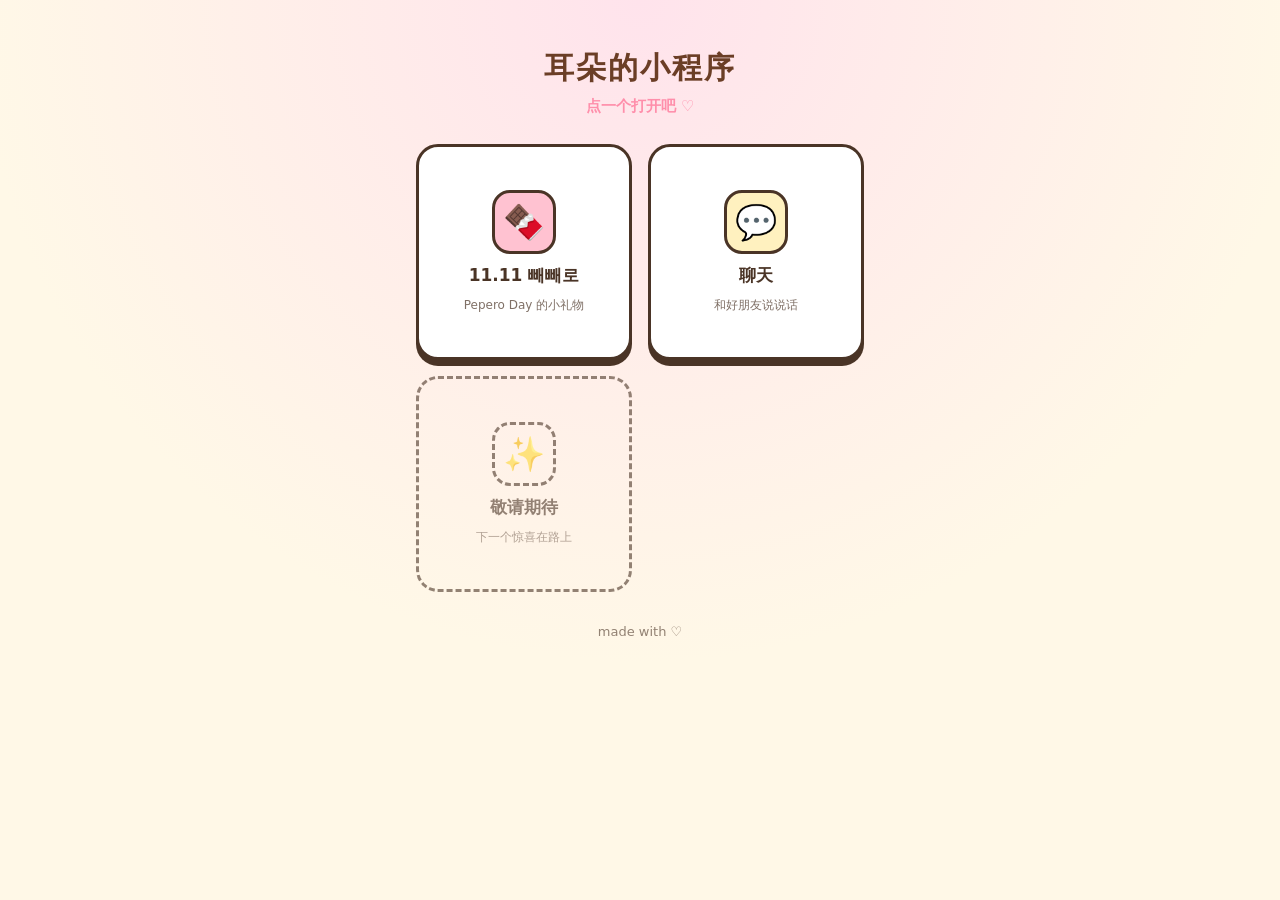
==== commit fc066dad: "Add a chat mini-program with friends, read receipts and notifications Users register with a username" ====
--- a/index.html
+++ b/index.html
@@ -64,6 +64,11 @@
       <div class="name">11.11 빼빼로</div>
       <div class="desc">Pepero Day 的小礼物</div>
     </a>
+    <a class="app" href="chat/">
+      <div class="icon" style="background:var(--yellow)">💬</div>
+      <div class="name">聊天</div>
+      <div class="desc">和好朋友说说话</div>
+    </a>
     <div class="app soon" aria-disabled="true">
       <div class="icon">✨</div>
       <div class="name">敬请期待</div>
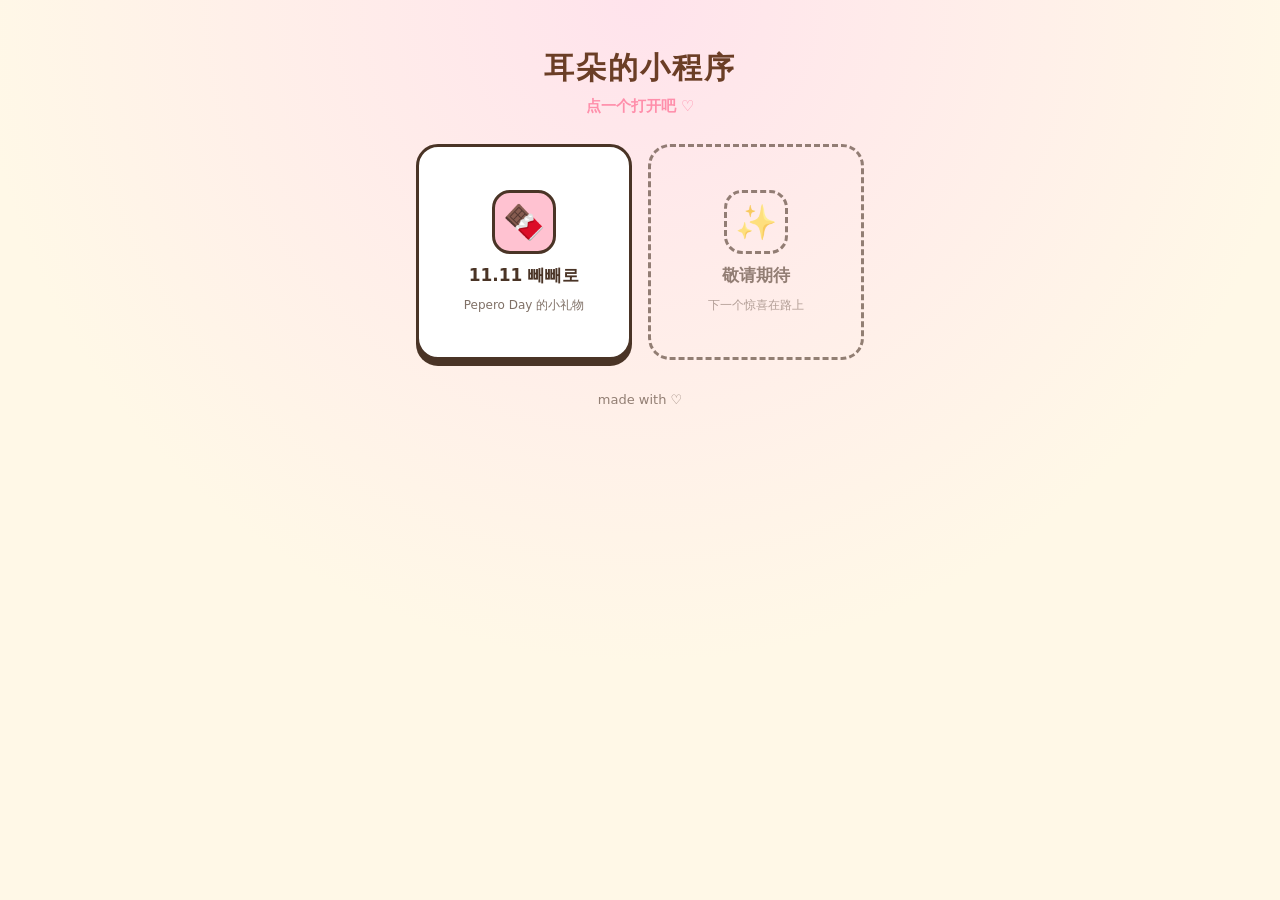
==== commit 81c6338f: "Merge pull request #8 from Rickzhou0527/feat/mini-program-hub Add a mini-program hub page and move t" ====
--- a/index.html
+++ b/index.html
@@ -64,11 +64,6 @@
       <div class="name">11.11 빼빼로</div>
       <div class="desc">Pepero Day 的小礼物</div>
     </a>
-    <a class="app" href="chat/">
-      <div class="icon" style="background:var(--yellow)">💬</div>
-      <div class="name">聊天</div>
-      <div class="desc">和好朋友说说话</div>
-    </a>
     <div class="app soon" aria-disabled="true">
       <div class="icon">✨</div>
       <div class="name">敬请期待</div>
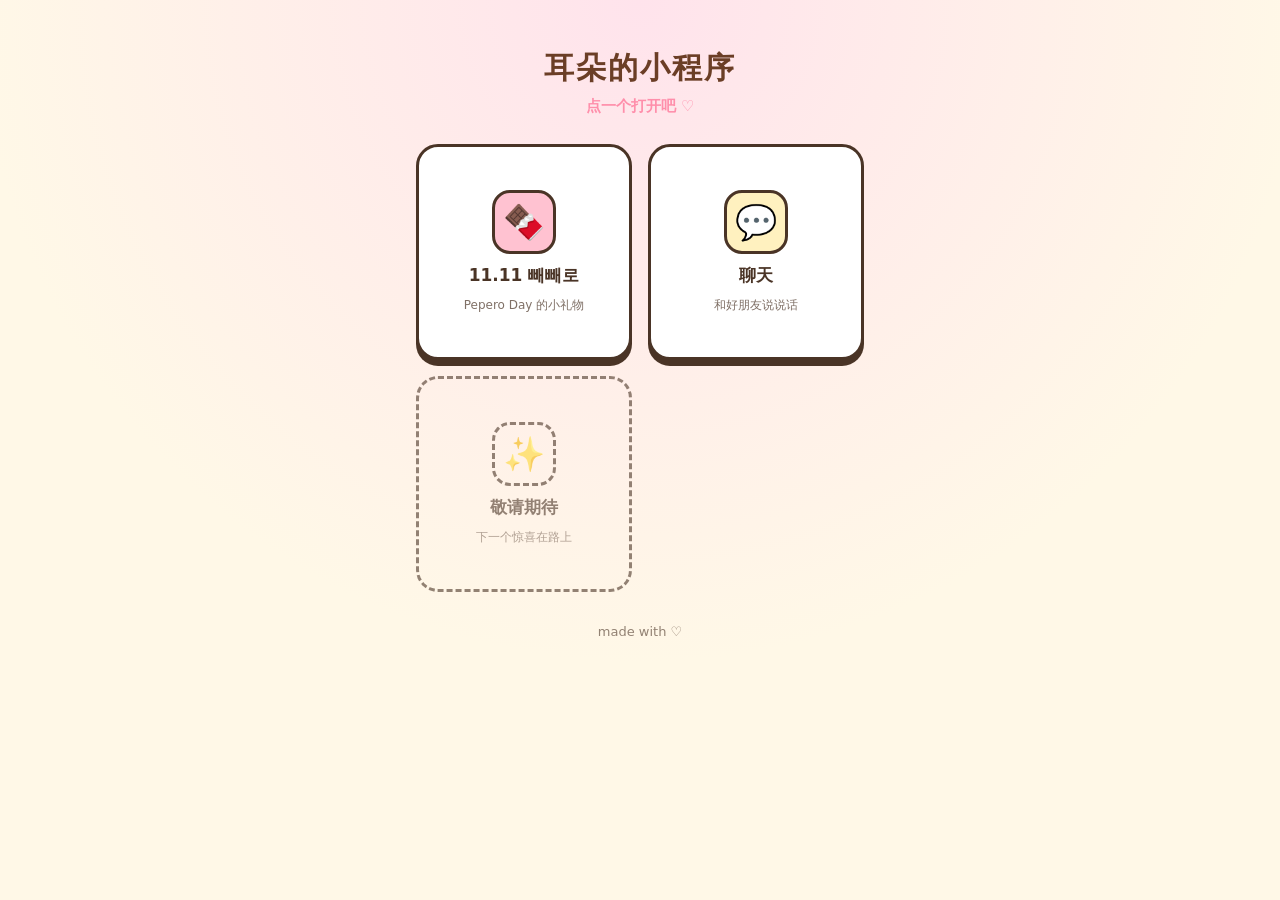
==== commit b1d24fe2: "Merge pull request #9 from Rickzhou0527/feat/chat Add a chat mini-program with friends, read receipt" ====
--- a/index.html
+++ b/index.html
@@ -64,6 +64,11 @@
       <div class="name">11.11 빼빼로</div>
       <div class="desc">Pepero Day 的小礼物</div>
     </a>
+    <a class="app" href="chat/">
+      <div class="icon" style="background:var(--yellow)">💬</div>
+      <div class="name">聊天</div>
+      <div class="desc">和好朋友说说话</div>
+    </a>
     <div class="app soon" aria-disabled="true">
       <div class="icon">✨</div>
       <div class="name">敬请期待</div>
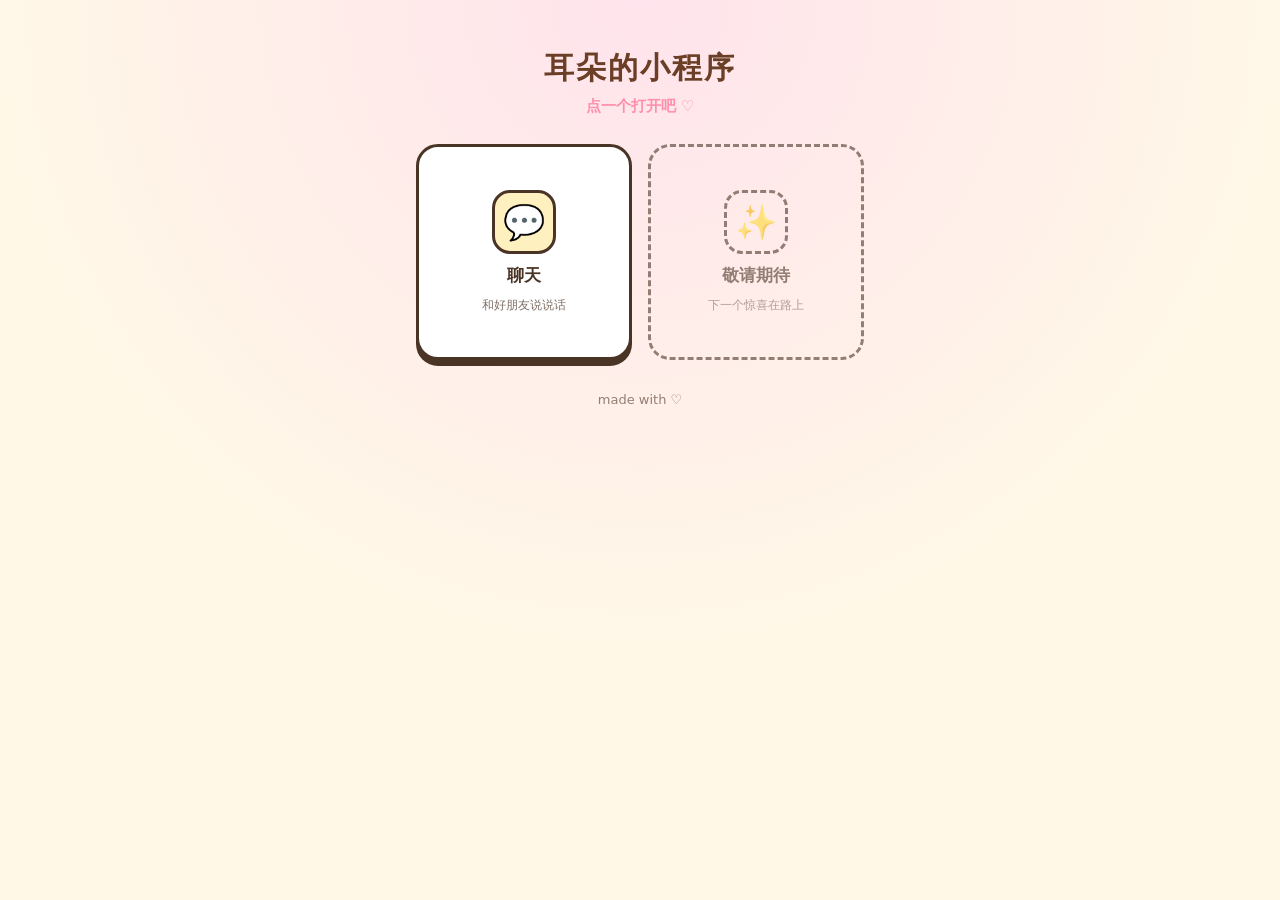
==== commit 38188fba: "Show the 빼빼로 launcher tile only to rick0527 and rickzhou Co-Authored-By: Claude Opus 5.5 <noreply@an" ====
--- a/index.html
+++ b/index.html
@@ -3,16 +3,25 @@
 <head>
 <meta charset="utf-8">
 <meta name="viewport" content="width=device-width,initial-scale=1,maximum-scale=1,user-scalable=no">
+<meta name="theme-color" content="#FFF8E7" media="(prefers-color-scheme: light)">
+<meta name="theme-color" content="#1f1a1d" media="(prefers-color-scheme: dark)">
 <title>耳朵的小程序</title>
 <style>
   :root{
     --cream:#FFF8E7; --pink:#FF8FAB; --pink2:#FFC2D1; --choco:#6B3E26;
     --biscuit:#E9B872; --ink:#4a3426; --yellow:#FFF1BF;
+    --line:#4a3426; --surface:#fff; --glow:#FFE3EC; --pink-text:#FF8FAB; color-scheme:light;
+  }
+  @media (prefers-color-scheme: dark){
+    :root{
+      --cream:#1f1a1d; --pink2:#4a2f3b; --choco:#f3cfae; --ink:#f3e8e0; --yellow:#4d4326;
+      --line:#a08b95; --surface:#2b2428; --glow:#3a2433; --pink-text:#ff9db6; color-scheme:dark;
+    }
   }
   *,*::before,*::after{box-sizing:border-box;margin:0;padding:0;-webkit-tap-highlight-color:transparent}
   html,body{min-height:100%}
   body{
-    background:radial-gradient(circle at 50% 0%,#FFE3EC 0%,var(--cream) 60%) fixed;
+    background:radial-gradient(circle at 50% 0%,var(--glow) 0%,var(--cream) 60%) fixed;
     color:var(--ink);
     font-family:"PingFang SC","Hiragino Sans GB","Apple SD Gothic Neo","Noto Sans KR","Microsoft YaHei",system-ui,sans-serif;
     user-select:none;
@@ -26,24 +35,25 @@
   h1{font-size:30px;font-weight:900;color:var(--choco);letter-spacing:2px}
   h1 span{display:inline-block;animation:bob 1.8s ease-in-out infinite}
   @keyframes bob{50%{transform:translateY(-6px)}}
-  .sub{margin-top:8px;font-size:15px;color:var(--pink);font-weight:700}
+  .sub{margin-top:8px;font-size:15px;color:var(--pink-text);font-weight:700}
 
   .grid{display:grid;grid-template-columns:1fr 1fr;gap:16px}
   .app{
     display:flex;flex-direction:column;align-items:center;justify-content:center;gap:10px;
     aspect-ratio:1/1;padding:14px;text-align:center;text-decoration:none;color:var(--ink);
-    background:#fff;border:3px solid var(--ink);border-radius:22px;box-shadow:0 6px 0 var(--ink);
+    background:var(--surface);border:3px solid var(--line);border-radius:22px;box-shadow:0 6px 0 var(--line);
     animation:pop .5s cubic-bezier(.3,1.6,.5,1) both;
   }
   .app:nth-child(2){animation-delay:.08s}.app:nth-child(3){animation-delay:.16s}.app:nth-child(4){animation-delay:.24s}
   @keyframes pop{from{opacity:0;transform:scale(.85) translateY(10px)}}
-  a.app:active{transform:translateY(5px);box-shadow:0 1px 0 var(--ink)}
+  a.app:active{transform:translateY(5px);box-shadow:0 1px 0 var(--line)}
   .icon{
-    width:64px;height:64px;border-radius:18px;border:3px solid var(--ink);
+    width:64px;height:64px;border-radius:18px;border:3px solid var(--line);
     display:flex;align-items:center;justify-content:center;font-size:34px;
   }
   .name{font-size:17px;font-weight:800}
   .desc{font-size:12px;opacity:.7;line-height:1.4}
+  .app[hidden]{display:none}
   .app.soon{background:transparent;border-style:dashed;box-shadow:none;opacity:.6}
   .app.soon .icon{background:transparent;border-style:dashed}
 
@@ -59,7 +69,7 @@
   </header>
 
   <nav class="grid">
-    <a class="app" href="pepero/">
+    <a class="app" id="peperoApp" href="pepero/" hidden>
       <div class="icon" style="background:var(--pink2)">🍫</div>
       <div class="name">11.11 빼빼로</div>
       <div class="desc">Pepero Day 的小礼物</div>
@@ -79,6 +89,22 @@
   <footer>made with ♡</footer>
 </main>
 <script>
+// 빼빼로 入口只给这几个账号看（读 chat 登录后 supabase-js 存在 localStorage 的会话）
+(function(){
+  const ALLOW=['rick0527','rickzhou'];
+  let user='';
+  try{
+    for(let i=0;i<localStorage.length;i++){
+      const k=localStorage.key(i);
+      if(!/^sb-.+-auth-token$/.test(k)) continue;
+      const v=JSON.parse(localStorage.getItem(k)||'null');
+      const email=(v&&(v.user||(v.currentSession&&v.currentSession.user))||{}).email||'';
+      user=email.split('@')[0].toLowerCase();
+      if(user) break;
+    }
+  }catch(e){ /* 读不到就当没登录 */ }
+  if(ALLOW.indexOf(user)>=0) document.getElementById('peperoApp').hidden=false;
+})();
 (function(){
   const bg=document.getElementById('bg'), items=['💗','🍫','✨','🎀','💕'];
   for(let i=0;i<14;i++){
